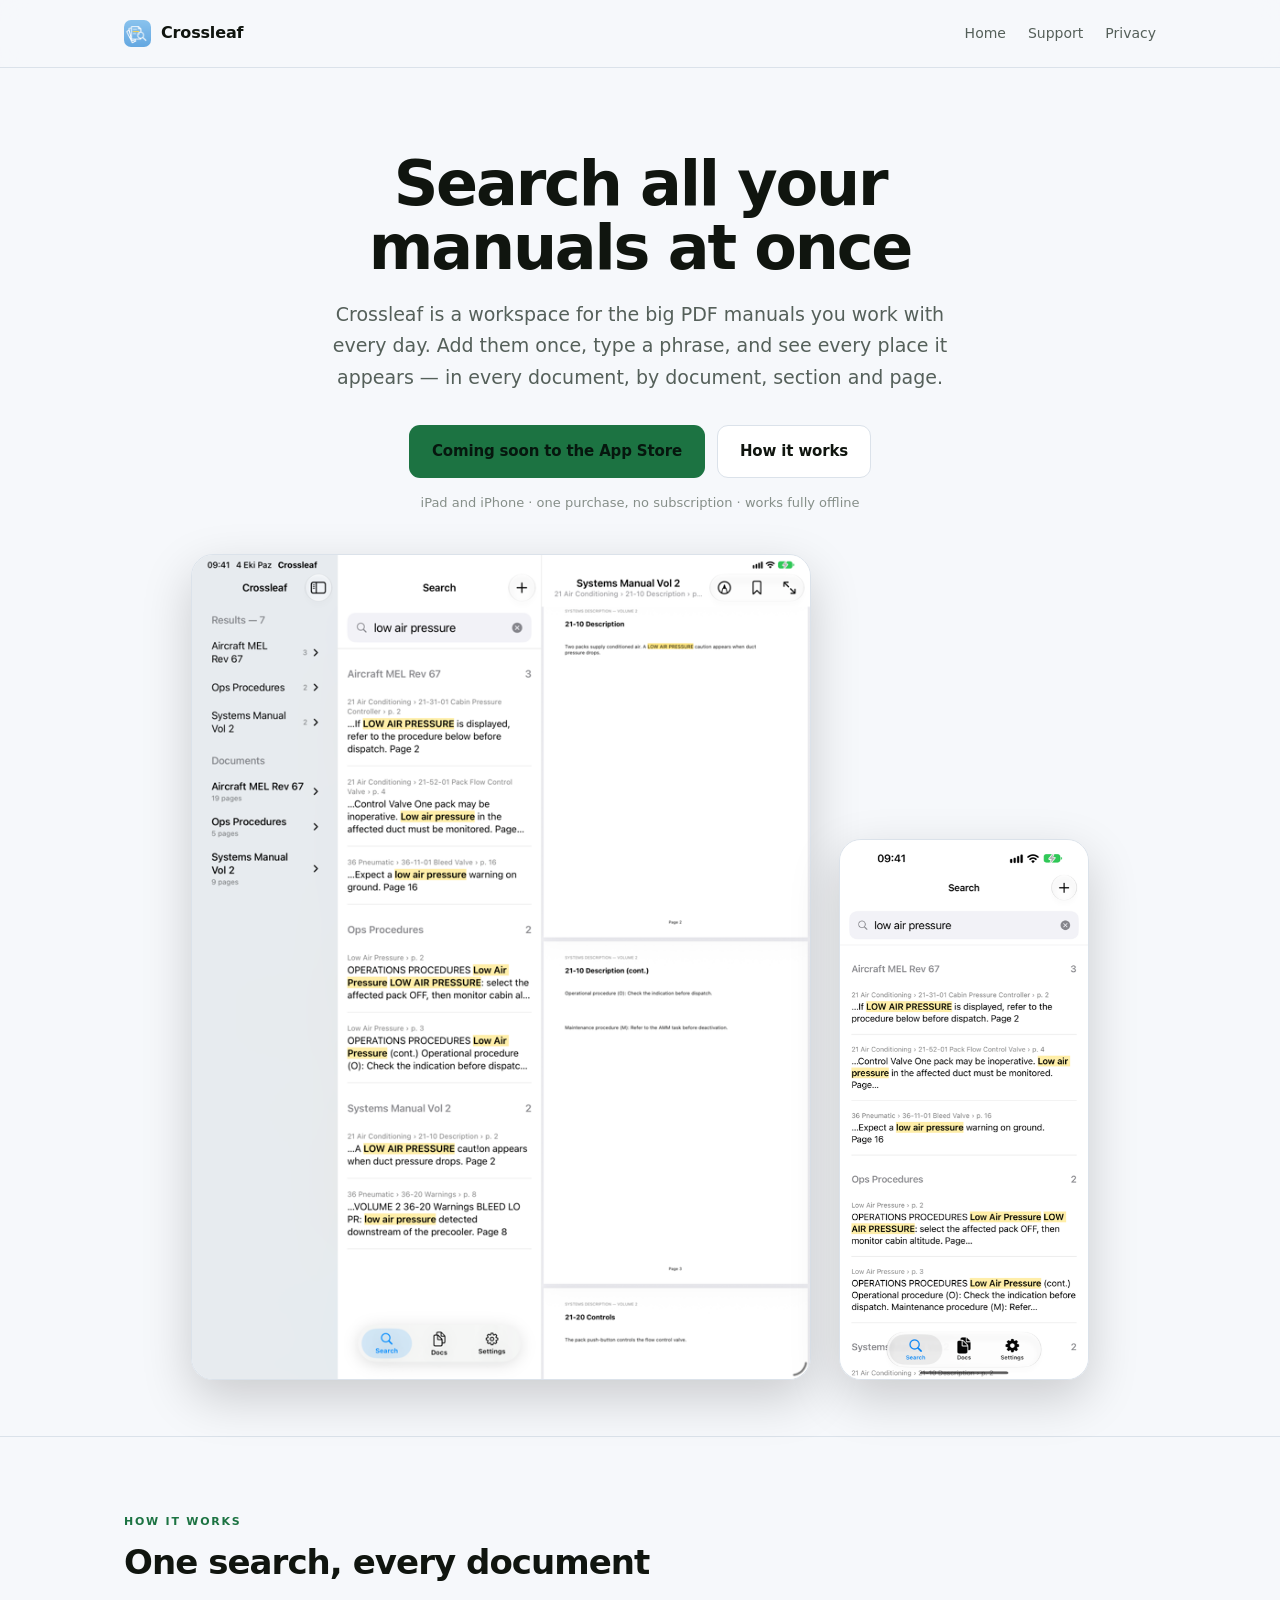
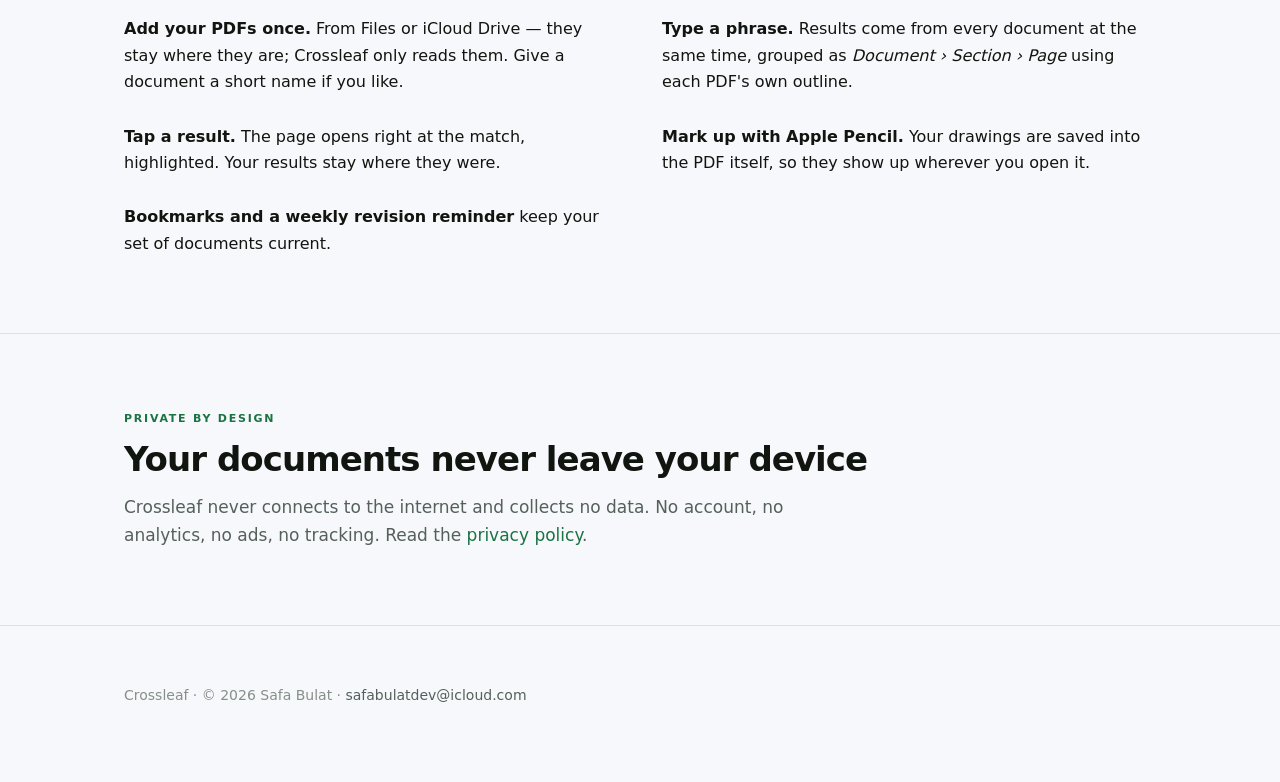
==== index.html @ 9addd392 "Crossleaf site: ana sayfa, destek, gizlilik" ====
<!doctype html>
<html lang="en">
<head>
<meta charset="utf-8">
<meta name="viewport" content="width=device-width, initial-scale=1">
<meta name="darkreader-lock">
<title>Crossleaf — search all your PDF manuals at once</title>
<meta name="description" content="A workspace for big PDF manuals on iPad and iPhone. Search every document at once; results by document, section and page. Fully offline.">
<link rel="icon" href="img/appicon.png">
<link rel="stylesheet" href="style.css">
</head>
<body>

<header>
  <div class="wrap">
    <a class="wordmark" href="./"><img src="img/appicon.png" alt="">Crossleaf</a>
    <nav>
      <a href="./">Home</a>
      <a href="support.html">Support</a>
      <a href="privacy.html">Privacy</a>
    </nav>
  </div>
</header>

<div class="wrap hero">
  <h1>Search all your manuals at once</h1>
  <p class="lede">
    Crossleaf is a workspace for the big PDF manuals you work with every day. Add them once, type a phrase,
    and see every place it appears — in every document, by document, section and page.
  </p>
  <div class="cta">
    <a class="btn btn-primary" href="#">Coming soon to the App Store</a>
    <a class="btn btn-ghost" href="#how">How it works</a>
  </div>
  <p class="cta-note">iPad and iPhone · one purchase, no subscription · works fully offline</p>
</div>

<div class="wrap devices">
  <img class="ipad" src="img/ipad.png" alt="Crossleaf on iPad: documents and result tree on the left, search results in the middle, the matching page highlighted on the right.">
  <img class="iphone" src="img/iphone.png" alt="Crossleaf on iPhone: a search for low air pressure with results grouped by document and section.">
</div>

<section id="how">
  <div class="wrap">
    <p class="eyebrow">How it works</p>
    <h2>One search, every document</h2>
    <ul class="points">
      <li><strong>Add your PDFs once.</strong> From Files or iCloud Drive — they stay where they are; Crossleaf only reads them. Give a document a short name if you like.</li>
      <li><strong>Type a phrase.</strong> Results come from every document at the same time, grouped as <em>Document › Section › Page</em> using each PDF's own outline.</li>
      <li><strong>Tap a result.</strong> The page opens right at the match, highlighted. Your results stay where they were.</li>
      <li><strong>Mark up with Apple Pencil.</strong> Your drawings are saved into the PDF itself, so they show up wherever you open it.</li>
      <li><strong>Bookmarks and a weekly revision reminder</strong> keep your set of documents current.</li>
    </ul>
  </div>
</section>

<section id="private">
  <div class="wrap">
    <p class="eyebrow">Private by design</p>
    <h2>Your documents never leave your device</h2>
    <p>Crossleaf never connects to the internet and collects no data. No account, no analytics, no ads, no tracking. Read the <a href="privacy.html">privacy policy</a>.</p>
  </div>
</section>

<footer>
  <div class="wrap">
    <p>Crossleaf · © 2026 Safa Bulat · <a href="mailto:safabulatdev@icloud.com">safabulatdev@icloud.com</a></p>
  </div>
</footer>

</body>
</html>
---- style.css ----
/* Kick Kick — landing page.
   Brand: pitch green + chalk white, the same two colours as the app icon. Dark first, light supported;
   both are real designs, not one inverted. No framework, no build step, no external requests at all —
   the whole site is three HTML files, this stylesheet and six images, so it drops on any host and works
   straight off a disk. */

:root {
    --pitch:      #4f94d6;
    --pitch-dim:  #3b78b5;
    --bg:         #0f1318;
    --bg-raise:   #171c23;
    --bg-sink:    #0a0d11;
    --line:       #252c36;
    --ink:        #eef2ef;
    --ink-soft:   #9aa39d;
    --ink-faint:  #676f6a;
    --radius:     14px;
    --page:       1080px;
}

@media (prefers-color-scheme: light) {
    :root {
        --bg:        #f6f8fb;
        --bg-raise:  #ffffff;
        --bg-sink:   #e9eef4;
        --line:      #dbe2ea;
        --ink:       #10150f;
        --ink-soft:  #55605a;
        --ink-faint: #868f89;
        --pitch:     #1c7342;
        --pitch-dim: #135530;
    }
}

* { box-sizing: border-box; }
html { -webkit-text-size-adjust: 100%; }

body {
    margin: 0;
    background: var(--bg);
    color: var(--ink);
    font: 16px/1.65 -apple-system, BlinkMacSystemFont, "Segoe UI", Inter, system-ui, sans-serif;
    -webkit-font-smoothing: antialiased;
}

a { color: var(--pitch); text-decoration: none; }
a:hover { text-decoration: underline; }

.wrap { max-width: var(--page); margin: 0 auto; padding: 0 24px; }

/* ── header ─────────────────────────────────────────────────────────────── */
header {
    padding: 20px 0;
    border-bottom: 1px solid var(--line);
    position: sticky; top: 0;
    background: color-mix(in srgb, var(--bg) 88%, transparent);
    backdrop-filter: saturate(160%) blur(12px);
    z-index: 10;
}
header .wrap { display: flex; align-items: center; gap: 12px; }
.wordmark { display: flex; align-items: center; gap: 10px; font-weight: 650; letter-spacing: -0.01em; color: var(--ink); }
.wordmark:hover { text-decoration: none; }
.wordmark img { width: 27px; height: 27px; border-radius: 7px; flex: none; }
header nav { margin-left: auto; display: flex; gap: 22px; font-size: 14px; }
header nav a { color: var(--ink-soft); }
header nav a:hover { color: var(--ink); text-decoration: none; }

/* ── hero ───────────────────────────────────────────────────────────────── */
.hero { padding: 84px 0 20px; text-align: center; }
.hero h1 {
    margin: 0 auto 18px;
    max-width: 16ch;
    font-size: clamp(34px, 6.4vw, 62px);
    line-height: 1.04;
    letter-spacing: -0.035em;
    font-weight: 700;
}
.hero h1 em { font-style: normal; color: var(--pitch); }
.lede { margin: 0 auto; max-width: 55ch; font-size: clamp(16px, 2.1vw, 19px); color: var(--ink-soft); }

.cta { margin-top: 32px; display: flex; gap: 12px; justify-content: center; flex-wrap: wrap; }
.btn {
    display: inline-flex; align-items: center; gap: 9px;
    padding: 13px 22px; border-radius: 11px;
    font-size: 15px; font-weight: 600; letter-spacing: -0.01em;
    border: 1px solid transparent;
}
.btn-primary { background: var(--pitch); color: #06170e; }
.btn-primary:hover { background: var(--pitch-dim); text-decoration: none; }
.btn-ghost { border-color: var(--line); color: var(--ink); background: var(--bg-raise); }
.btn-ghost:hover { border-color: var(--ink-faint); text-decoration: none; }

/* Not-yet-shipping state. Dimming the whole button was unreadable — this keeps full contrast and says
   what it means instead. */
.btn-soon {
    background: color-mix(in srgb, var(--pitch) 14%, transparent);
    border-color: color-mix(in srgb, var(--pitch) 45%, transparent);
    color: var(--pitch);
    pointer-events: none;
}
.btn-soon::before {
    content: ""; width: 7px; height: 7px; border-radius: 50%;
    background: var(--pitch); flex: none;
}
.cta-note { margin-top: 14px; font-size: 13px; color: var(--ink-faint); }

/* The shot is the whole screen, because the whole screen is the game. */
.stage { margin: 46px auto 0; max-width: 1000px; }
.shot {
    width: 100%; height: auto; display: block;
    border-radius: var(--radius);
    border: 1px solid var(--line);
    box-shadow: 0 24px 50px -20px rgba(0,0,0,.55);
}
.stage figcaption { margin-top: 20px; font-size: 13px; color: var(--ink-faint); }
figure { margin: 0; }

/* ── the machine ────────────────────────────────────────────────────────── */
/* A MacBook drawn in CSS rather than shipped as an image. These screenshots are of a whole desktop,
   and a whole desktop floating in a plain rectangle reads as a wallpaper until there is a laptop
   around it. Drawing it keeps the page's no-external-requests rule, costs no bytes, scales with the
   image and needs no second asset for dark mode. The two dimensions that matter are set as custom
   properties so the same markup works at hero size and at half width. */
.mac { margin: 0 auto; --bezel: 13px; --radius-lid: 17px; }
.mac-lid {
    background: linear-gradient(#4a4b4f, #232427 42%, #1b1c1f);
    padding: var(--bezel);
    padding-bottom: calc(var(--bezel) * 1.45);
    border-radius: var(--radius-lid) var(--radius-lid) 5px 5px;
    box-shadow: 0 28px 56px -26px rgba(0,0,0,.62), inset 0 0 0 1px rgba(255,255,255,.10);
}
.mac-lid .shot { border: 0; box-shadow: none; border-radius: 3px; }
/* The base is a little wider than the lid, which is most of what makes the silhouette read as a
   laptop at a glance. Held to 4% so it can never push the page into a horizontal scroll. */
.mac-base {
    width: 104%; margin-left: -2%;
    height: calc(var(--bezel) * 1.2);
    /* Hard stops rather than a smooth blend: the top face catching the light, then the front edge
       rolling away from it, is what gives the slab any thickness at this size. */
    background: linear-gradient(#e4e7ea 0 16%, #bcc2c8 16% 52%, #8d9399 52%, #6d7379);
    border-radius: 0 0 calc(var(--radius-lid) * 0.62) calc(var(--radius-lid) * 0.62);
    box-shadow: 0 16px 26px -14px rgba(0,0,0,.5);
    position: relative;
}
/* The thumb cutout on the front lip. */
.mac-base::after {
    content: ""; position: absolute; top: 0; left: 50%; transform: translateX(-50%);
    width: 13%; height: 44%;
    background: rgba(0,0,0,.17);
    border-radius: 0 0 7px 7px;
}
.feature .mac { --bezel: 8px; --radius-lid: 11px; }

/* ── sections ───────────────────────────────────────────────────────────── */
section { padding: 76px 0; border-top: 1px solid var(--line); }
.eyebrow {
    margin: 0 0 12px; font-size: 11px; font-weight: 700;
    letter-spacing: .16em; text-transform: uppercase; color: var(--pitch);
}
h2 { margin: 0 0 14px; font-size: clamp(25px, 3.6vw, 34px); line-height: 1.15; letter-spacing: -0.028em; font-weight: 680; }
h2 + p { margin: 0; max-width: 62ch; color: var(--ink-soft); font-size: 17px; }

.feature { display: grid; grid-template-columns: 1fr 1fr; gap: 52px; align-items: center; }
.feature .shot { max-width: 100%; }
.feature-text p { color: var(--ink-soft); }

/* ── lists ──────────────────────────────────────────────────────────────── */
.points { margin: 34px 0 0; padding: 0; list-style: none; display: grid; grid-template-columns: repeat(2, 1fr); gap: 28px 44px; }
.points h3 { margin: 0 0 5px; font-size: 16px; letter-spacing: -0.012em; }
.points p { margin: 0; color: var(--ink-soft); font-size: 15px; }

/* A slice of the real menu bar rather than a tight crop around one icon: the point is that the toy
   sits in the row you already have, next to everything else, so the row has to be visible. Trimmed on
   the left, because the empty stretch out there was showing nothing, and centred so it sits over the
   middle of the two columns beneath it rather than hanging off the left edge. */
.menubar-shot {
    display: block; width: 100%; max-width: 520px; height: auto; margin: 26px auto 0;
    border-radius: 8px; border: 1px solid var(--line);
}

/* ── price ──────────────────────────────────────────────────────────────── */
.price-card {
    margin: 30px 0 0; padding: 30px 32px;
    background: var(--bg-raise); border: 1px solid var(--line); border-radius: var(--radius);
    max-width: 560px;
}
.price-tag { display: flex; align-items: baseline; gap: 10px; }
.price-tag .amount { font-size: 42px; font-weight: 700; letter-spacing: -0.04em; line-height: 1; }
.price-tag .once { color: var(--ink-faint); font-size: 14px; }
.price-card ul { margin: 20px 0 0; padding-left: 20px; }
.price-card li { color: var(--ink-soft); font-size: 15px; margin: 6px 0; }

kbd {
    display: inline-block; padding: 1px 6px; margin: 0 1px;
    border: 1px solid var(--line); border-bottom-width: 2px; border-radius: 5px;
    background: var(--bg-sink); font: 600 11.5px/1.7 ui-monospace, SFMono-Regular, Menlo, monospace;
    color: var(--ink-soft);
}

details { padding: 18px 0; border-bottom: 1px solid var(--line); }
details summary { cursor: pointer; font-weight: 600; font-size: 16.5px; letter-spacing: -0.012em; }
details summary::marker { color: var(--pitch); }
details p { margin: 10px 0 0; color: var(--ink-soft); }

/* ── footer ─────────────────────────────────────────────────────────────── */
footer { padding: 44px 0 60px; border-top: 1px solid var(--line); color: var(--ink-faint); font-size: 14px; }
footer .wrap { display: flex; gap: 24px; flex-wrap: wrap; align-items: center; }
footer nav { margin-left: auto; display: flex; gap: 20px; }
footer a { color: var(--ink-soft); }

/* ── prose pages (privacy, support) ─────────────────────────────────────── */
.prose { max-width: 66ch; padding: 62px 0 90px; }
.prose h1 { font-size: clamp(28px, 4.4vw, 40px); letter-spacing: -0.03em; margin: 0 0 8px; }
.prose .updated { margin: 0 0 34px; color: var(--ink-faint); font-size: 14px; }
.prose h2 { font-size: 20px; margin: 38px 0 10px; }
.prose p, .prose li { color: var(--ink-soft); }
.prose strong { color: var(--ink); }
.prose ul { padding-left: 20px; }

@media (max-width: 760px) {
    .feature, .points { grid-template-columns: 1fr; }
    .feature { gap: 30px; }
    section { padding: 56px 0; }
    .hero { padding: 58px 0 16px; }
    header nav { display: none; }
}

/* Crossleaf: cihaz görselleri */
.devices { display: flex; gap: 28px; justify-content: center; align-items: flex-end; flex-wrap: wrap; margin: 8px auto 56px; }
.devices img { border-radius: 22px; border: 1px solid var(--line); box-shadow: 0 18px 50px rgba(0,0,0,.18); height: auto; }
.devices .ipad { width: min(620px, 92vw); }
.devices .iphone { width: min(250px, 60vw); }
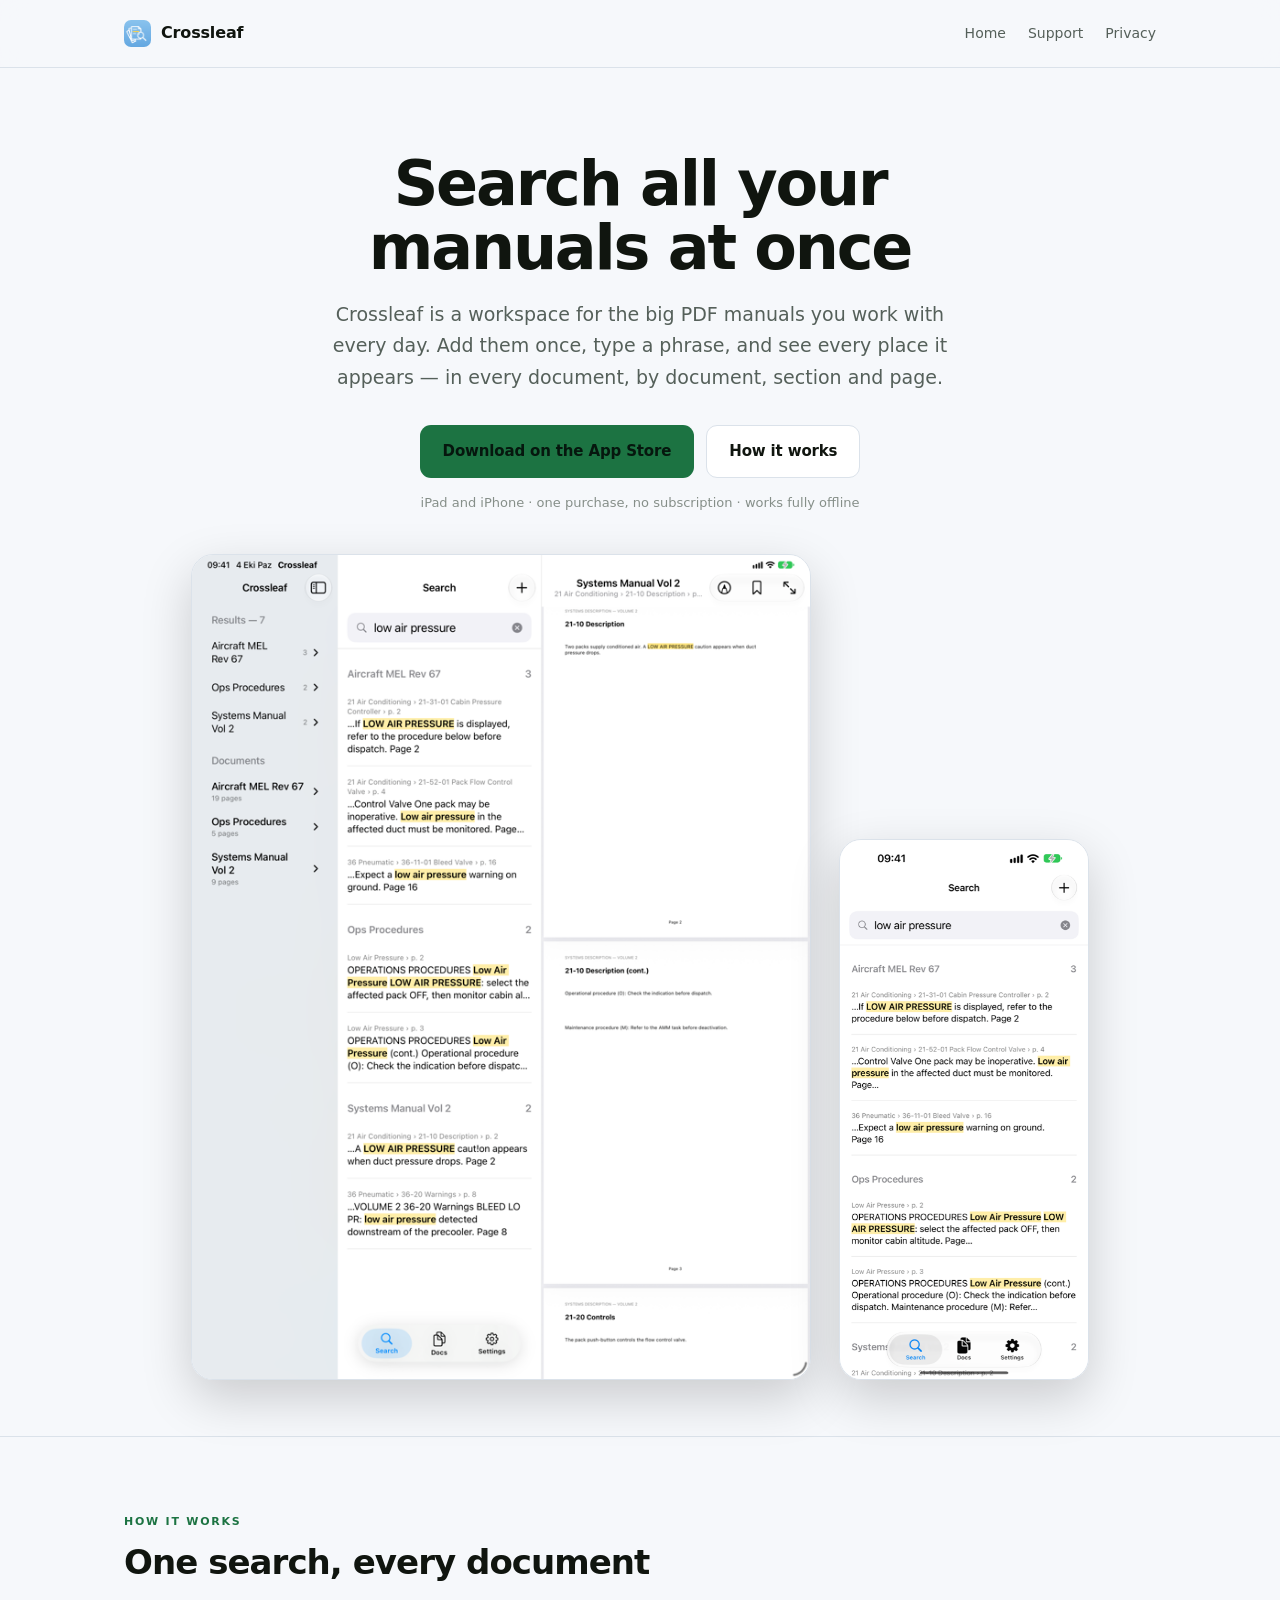
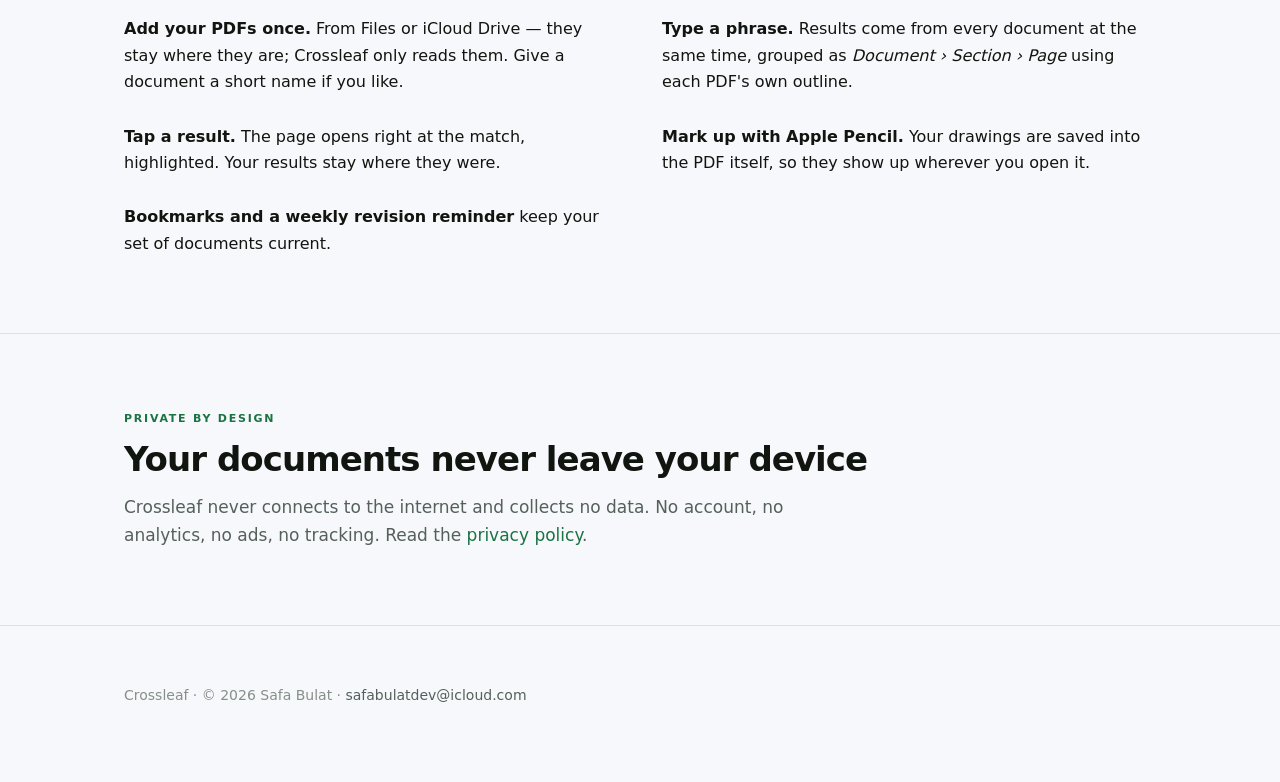
==== commit 9429bb30: "Site: kaynaktan eşitlendi (3c9a43f)" ====
--- a/index.html
+++ b/index.html
@@ -29,7 +29,7 @@
     and see every place it appears — in every document, by document, section and page.
   </p>
   <div class="cta">
-    <a class="btn btn-primary" href="#">Coming soon to the App Store</a>
+    <a class="btn btn-primary" href="https://apps.apple.com/app/id6819022919">Download on the App Store</a>
     <a class="btn btn-ghost" href="#how">How it works</a>
   </div>
   <p class="cta-note">iPad and iPhone · one purchase, no subscription · works fully offline</p>
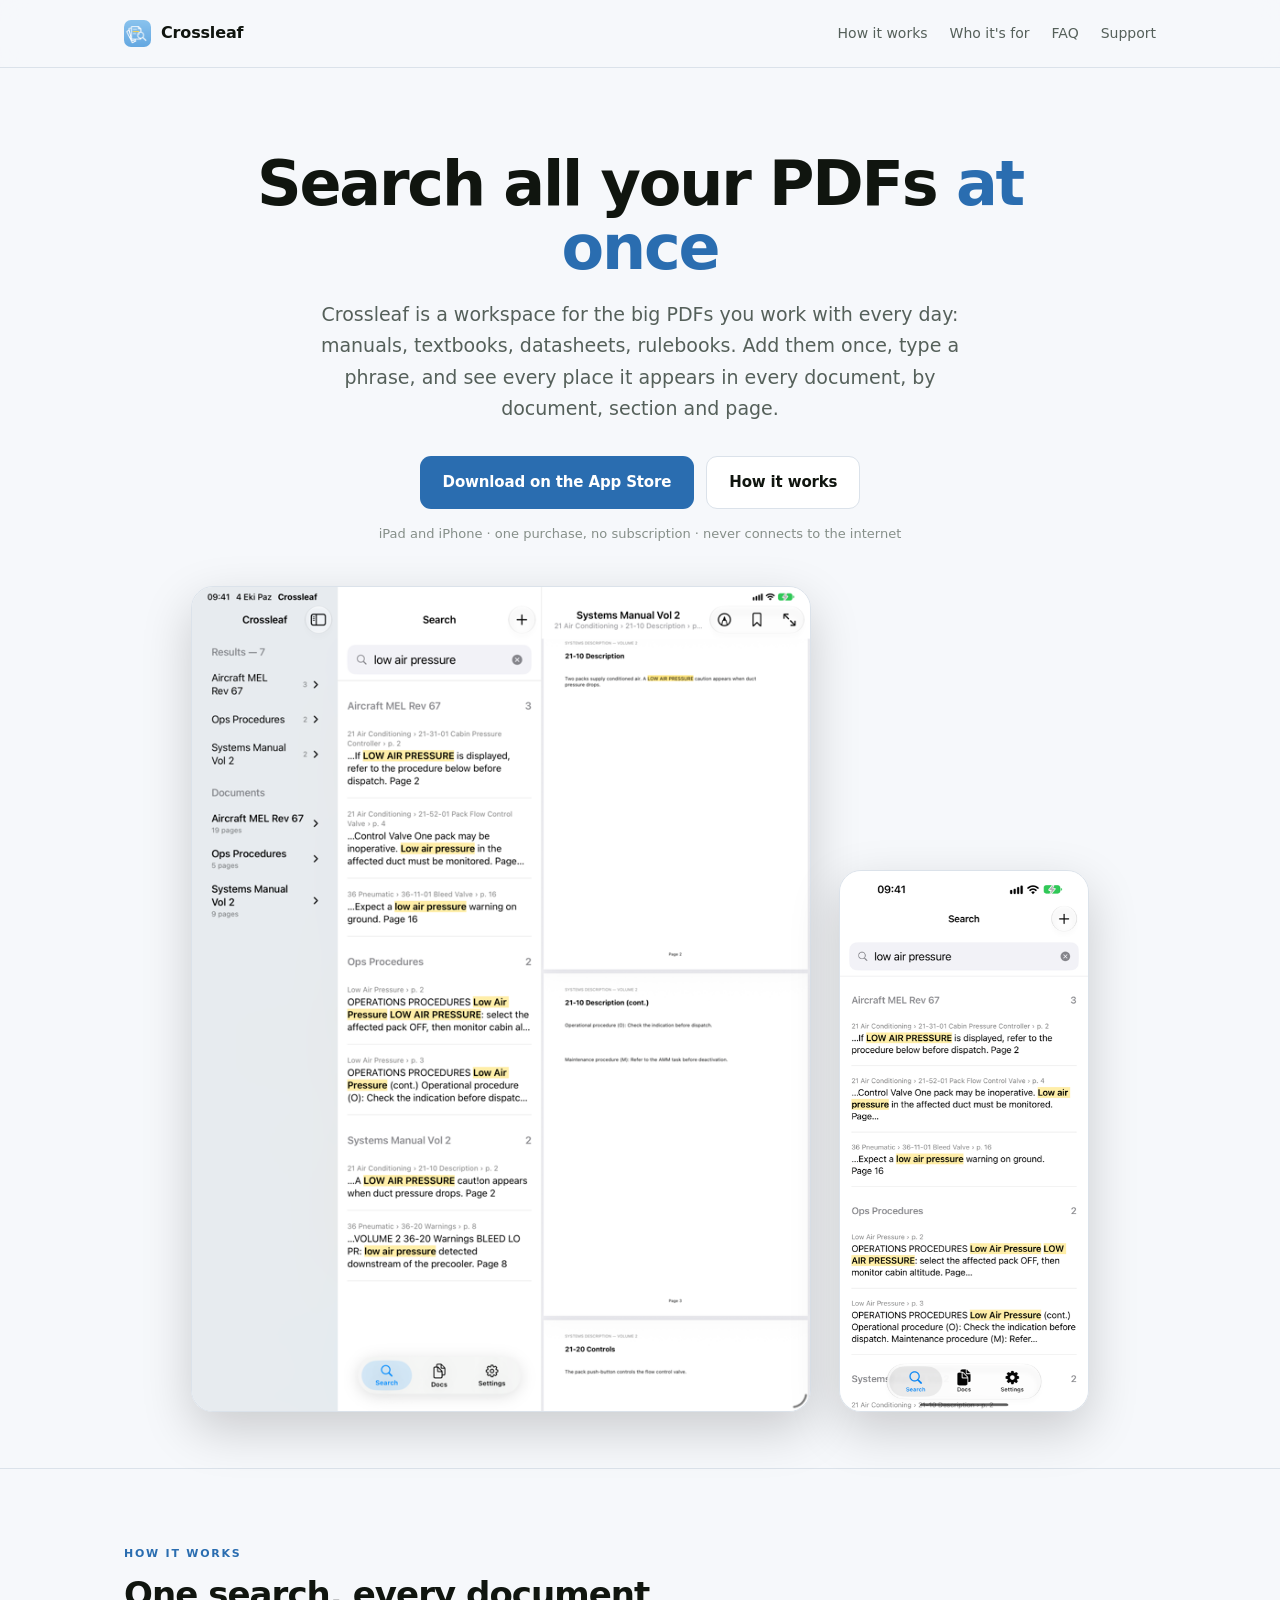
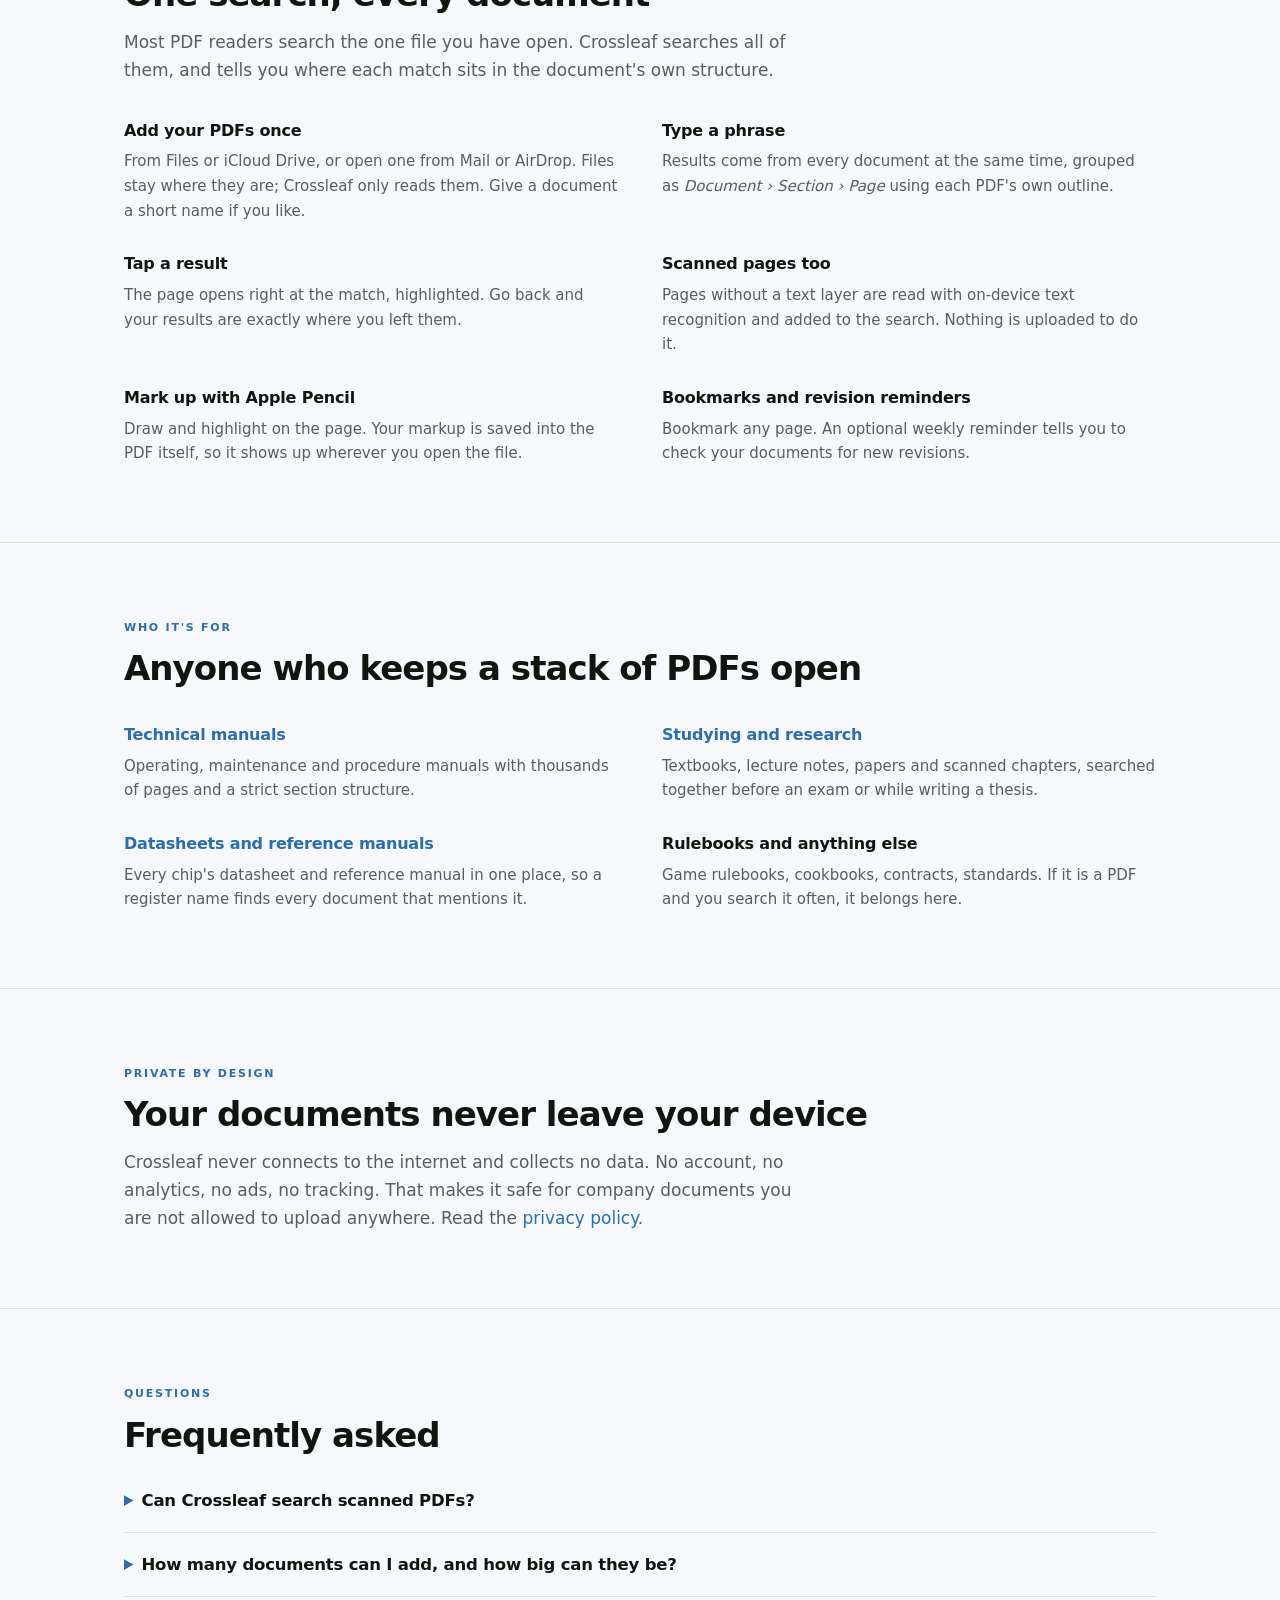
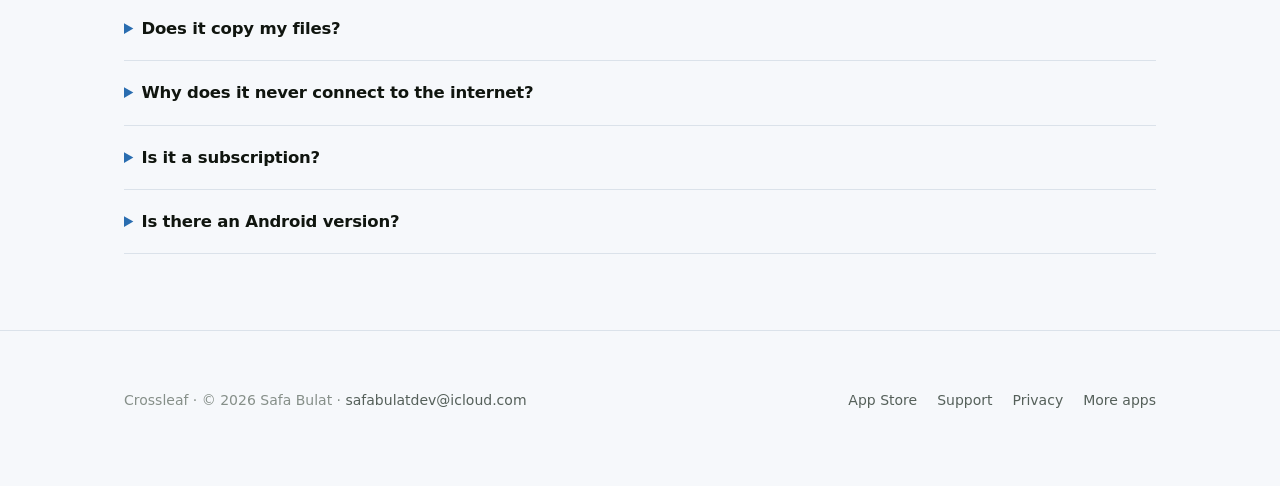
==== commit cf666127: "Site: kaynaktan eşitlendi (b8fbeb7)" ====
--- a/index.html
+++ b/index.html
@@ -4,10 +4,36 @@
 <meta charset="utf-8">
 <meta name="viewport" content="width=device-width, initial-scale=1">
 <meta name="darkreader-lock">
-<title>Crossleaf — search all your PDF manuals at once</title>
-<meta name="description" content="A workspace for big PDF manuals on iPad and iPhone. Search every document at once; results by document, section and page. Fully offline.">
+<title>Crossleaf — search all your PDFs at once, offline</title>
+<meta name="description" content="Search every PDF manual, textbook and datasheet at once on iPad and iPhone. Results by document, section and page. Reads scanned pages too. Fully offline.">
+<link rel="canonical" href="https://safabulat.github.io/crossleaf-site/">
+<meta name="apple-itunes-app" content="app-id=6819022919">
+<meta property="og:type" content="website">
+<meta property="og:url" content="https://safabulat.github.io/crossleaf-site/">
+<meta property="og:title" content="Crossleaf — search all your PDFs at once">
+<meta property="og:description" content="One search across every PDF you work with. Results by document, section and page. Scanned pages too. Never connects to the internet.">
+<meta property="og:image" content="https://safabulat.github.io/crossleaf-site/img/og.png">
+<meta property="og:image:width" content="1200">
+<meta property="og:image:height" content="630">
+<meta name="twitter:card" content="summary_large_image">
 <link rel="icon" href="img/appicon.png">
+<link rel="apple-touch-icon" href="img/appicon.png">
 <link rel="stylesheet" href="style.css">
+<script type="application/ld+json">
+{
+  "@context": "https://schema.org",
+  "@type": "SoftwareApplication",
+  "name": "Crossleaf",
+  "applicationCategory": "BusinessApplication",
+  "operatingSystem": "iOS 17, iPadOS 17",
+  "description": "A workspace for large PDF documents on iPad and iPhone. Searches every document at once and shows each match by document, section and page. Reads scanned pages with on-device text recognition. Never connects to the internet.",
+  "url": "https://safabulat.github.io/crossleaf-site/",
+  "downloadUrl": "https://apps.apple.com/app/id6819022919",
+  "image": "https://safabulat.github.io/crossleaf-site/img/og.png",
+  "offers": { "@type": "Offer", "price": "4.99", "priceCurrency": "USD" },
+  "author": { "@type": "Person", "name": "Safa Bulat", "url": "https://safabulat.github.io/" }
+}
+</script>
 </head>
 <body>
 
@@ -15,41 +41,58 @@
   <div class="wrap">
     <a class="wordmark" href="./"><img src="img/appicon.png" alt="">Crossleaf</a>
     <nav>
-      <a href="./">Home</a>
+      <a href="#how">How it works</a>
+      <a href="#for">Who it's for</a>
+      <a href="#faq">FAQ</a>
       <a href="support.html">Support</a>
-      <a href="privacy.html">Privacy</a>
     </nav>
   </div>
 </header>
 
+<main>
 <div class="wrap hero">
-  <h1>Search all your manuals at once</h1>
+  <h1>Search all your PDFs <em>at once</em></h1>
   <p class="lede">
-    Crossleaf is a workspace for the big PDF manuals you work with every day. Add them once, type a phrase,
-    and see every place it appears — in every document, by document, section and page.
+    Crossleaf is a workspace for the big PDFs you work with every day: manuals, textbooks, datasheets, rulebooks.
+    Add them once, type a phrase, and see every place it appears in every document, by document, section and page.
   </p>
   <div class="cta">
-    <a class="btn btn-primary" href="https://apps.apple.com/app/id6819022919">Download on the App Store</a>
+    <a class="btn btn-primary" href="https://apps.apple.com/app/id6819022919?ct=site-hero">Download on the App Store</a>
     <a class="btn btn-ghost" href="#how">How it works</a>
   </div>
-  <p class="cta-note">iPad and iPhone · one purchase, no subscription · works fully offline</p>
+  <p class="cta-note">iPad and iPhone · one purchase, no subscription · never connects to the internet</p>
 </div>
 
 <div class="wrap devices">
-  <img class="ipad" src="img/ipad.png" alt="Crossleaf on iPad: documents and result tree on the left, search results in the middle, the matching page highlighted on the right.">
-  <img class="iphone" src="img/iphone.png" alt="Crossleaf on iPhone: a search for low air pressure with results grouped by document and section.">
+  <img class="ipad" src="img/ipad.png" width="675" height="900" alt="Crossleaf on iPad: documents and result tree on the left, search results in the middle, the matching page highlighted on the right.">
+  <img class="iphone" src="img/iphone.png" width="414" height="900" alt="Crossleaf on iPhone: a search for low air pressure with results grouped by document and section.">
 </div>
 
 <section id="how">
   <div class="wrap">
     <p class="eyebrow">How it works</p>
     <h2>One search, every document</h2>
+    <p>Most PDF readers search the one file you have open. Crossleaf searches all of them, and tells you where each match sits in the document's own structure.</p>
     <ul class="points">
-      <li><strong>Add your PDFs once.</strong> From Files or iCloud Drive — they stay where they are; Crossleaf only reads them. Give a document a short name if you like.</li>
-      <li><strong>Type a phrase.</strong> Results come from every document at the same time, grouped as <em>Document › Section › Page</em> using each PDF's own outline.</li>
-      <li><strong>Tap a result.</strong> The page opens right at the match, highlighted. Your results stay where they were.</li>
-      <li><strong>Mark up with Apple Pencil.</strong> Your drawings are saved into the PDF itself, so they show up wherever you open it.</li>
-      <li><strong>Bookmarks and a weekly revision reminder</strong> keep your set of documents current.</li>
+      <li><h3>Add your PDFs once</h3><p>From Files or iCloud Drive, or open one from Mail or AirDrop. Files stay where they are; Crossleaf only reads them. Give a document a short name if you like.</p></li>
+      <li><h3>Type a phrase</h3><p>Results come from every document at the same time, grouped as <em>Document › Section › Page</em> using each PDF's own outline.</p></li>
+      <li><h3>Tap a result</h3><p>The page opens right at the match, highlighted. Go back and your results are exactly where you left them.</p></li>
+      <li><h3>Scanned pages too</h3><p>Pages without a text layer are read with on-device text recognition and added to the search. Nothing is uploaded to do it.</p></li>
+      <li><h3>Mark up with Apple Pencil</h3><p>Draw and highlight on the page. Your markup is saved into the PDF itself, so it shows up wherever you open the file.</p></li>
+      <li><h3>Bookmarks and revision reminders</h3><p>Bookmark any page. An optional weekly reminder tells you to check your documents for new revisions.</p></li>
+    </ul>
+  </div>
+</section>
+
+<section id="for">
+  <div class="wrap">
+    <p class="eyebrow">Who it's for</p>
+    <h2>Anyone who keeps a stack of PDFs open</h2>
+    <ul class="points">
+      <li><h3><a href="manuals.html">Technical manuals</a></h3><p>Operating, maintenance and procedure manuals with thousands of pages and a strict section structure.</p></li>
+      <li><h3><a href="study.html">Studying and research</a></h3><p>Textbooks, lecture notes, papers and scanned chapters, searched together before an exam or while writing a thesis.</p></li>
+      <li><h3><a href="engineering.html">Datasheets and reference manuals</a></h3><p>Every chip's datasheet and reference manual in one place, so a register name finds every document that mentions it.</p></li>
+      <li><h3>Rulebooks and anything else</h3><p>Game rulebooks, cookbooks, contracts, standards. If it is a PDF and you search it often, it belongs here.</p></li>
     </ul>
   </div>
 </section>
@@ -58,13 +101,39 @@
   <div class="wrap">
     <p class="eyebrow">Private by design</p>
     <h2>Your documents never leave your device</h2>
-    <p>Crossleaf never connects to the internet and collects no data. No account, no analytics, no ads, no tracking. Read the <a href="privacy.html">privacy policy</a>.</p>
+    <p>Crossleaf never connects to the internet and collects no data. No account, no analytics, no ads, no tracking. That makes it safe for company documents you are not allowed to upload anywhere. Read the <a href="privacy.html">privacy policy</a>.</p>
   </div>
 </section>
+
+<section id="faq">
+  <div class="wrap">
+    <p class="eyebrow">Questions</p>
+    <h2>Frequently asked</h2>
+    <details><summary>Can Crossleaf search scanned PDFs?</summary>
+      <p>Yes. Pages without a text layer are read with Apple's on-device text recognition after you add the document, then searched like any other page. Long scans take a while the first time; you can search the rest while it works.</p></details>
+    <details><summary>How many documents can I add, and how big can they be?</summary>
+      <p>There is no set limit. Crossleaf is built for manuals with thousands of pages; the index is stored on your device and searches return in a fraction of a second.</p></details>
+    <details><summary>Does it copy my files?</summary>
+      <p>No. PDFs you add from Files or iCloud Drive stay where they are. If a file changes there, for example a new revision, Crossleaf notices and indexes it again. Removing a document from Crossleaf never deletes your file.</p></details>
+    <details><summary>Why does it never connect to the internet?</summary>
+      <p>Because the documents people search most are often the ones they are not allowed to share: company manuals, contracts, unpublished work. An app that makes no network requests at all cannot leak them.</p></details>
+    <details><summary>Is it a subscription?</summary>
+      <p>No. You buy it once and it is yours, including future updates.</p></details>
+    <details><summary>Is there an Android version?</summary>
+      <p>It is in testing and will be on Google Play soon, with the same features.</p></details>
+  </div>
+</section>
+</main>
 
 <footer>
   <div class="wrap">
     <p>Crossleaf · © 2026 Safa Bulat · <a href="mailto:safabulatdev@icloud.com">safabulatdev@icloud.com</a></p>
+    <nav>
+      <a href="https://apps.apple.com/app/id6819022919?ct=site-footer">App Store</a>
+      <a href="support.html">Support</a>
+      <a href="privacy.html">Privacy</a>
+      <a href="https://safabulat.github.io/">More apps</a>
+    </nav>
   </div>
 </footer>
 
--- a/style.css
+++ b/style.css
@@ -1,4 +1,4 @@
-/* Kick Kick — landing page.
+/* Crossleaf — landing page (Kick Kick'in iskeletinden).
    Brand: pitch green + chalk white, the same two colours as the app icon. Dark first, light supported;
    both are real designs, not one inverted. No framework, no build step, no external requests at all —
    the whole site is three HTML files, this stylesheet and six images, so it drops on any host and works
@@ -27,8 +27,8 @@
         --ink:       #10150f;
         --ink-soft:  #55605a;
         --ink-faint: #868f89;
-        --pitch:     #1c7342;
-        --pitch-dim: #135530;
+        --pitch:     #2a6db0;
+        --pitch-dim: #1f5a94;
     }
 }
 
@@ -69,7 +69,7 @@
 .hero { padding: 84px 0 20px; text-align: center; }
 .hero h1 {
     margin: 0 auto 18px;
-    max-width: 16ch;
+    max-width: 18ch;
     font-size: clamp(34px, 6.4vw, 62px);
     line-height: 1.04;
     letter-spacing: -0.035em;
@@ -209,7 +209,7 @@
 footer a { color: var(--ink-soft); }
 
 /* ── prose pages (privacy, support) ─────────────────────────────────────── */
-.prose { max-width: 66ch; padding: 62px 0 90px; }
+.prose { max-width: 66ch; padding: 62px 24px 90px; }
 .prose h1 { font-size: clamp(28px, 4.4vw, 40px); letter-spacing: -0.03em; margin: 0 0 8px; }
 .prose .updated { margin: 0 0 34px; color: var(--ink-faint); font-size: 14px; }
 .prose h2 { font-size: 20px; margin: 38px 0 10px; }
@@ -230,3 +230,10 @@
 .devices img { border-radius: 22px; border: 1px solid var(--line); box-shadow: 0 18px 50px rgba(0,0,0,.18); height: auto; }
 .devices .ipad { width: min(620px, 92vw); }
 .devices .iphone { width: min(250px, 60vw); }
+
+/* Crossleaf: kullanım alanı sayfaları */
+.prose .cta { justify-content: flex-start; margin: 30px 0 8px; }
+@media (prefers-color-scheme: light) { .btn-primary { color: #fff; } }
+.prose .note { font-size: 14px; color: var(--ink-faint); border-left: 3px solid var(--line); padding-left: 14px; }
+footer nav a { white-space: nowrap; }
+@media (max-width: 760px) { footer nav { margin-left: 0; flex-wrap: wrap; } }
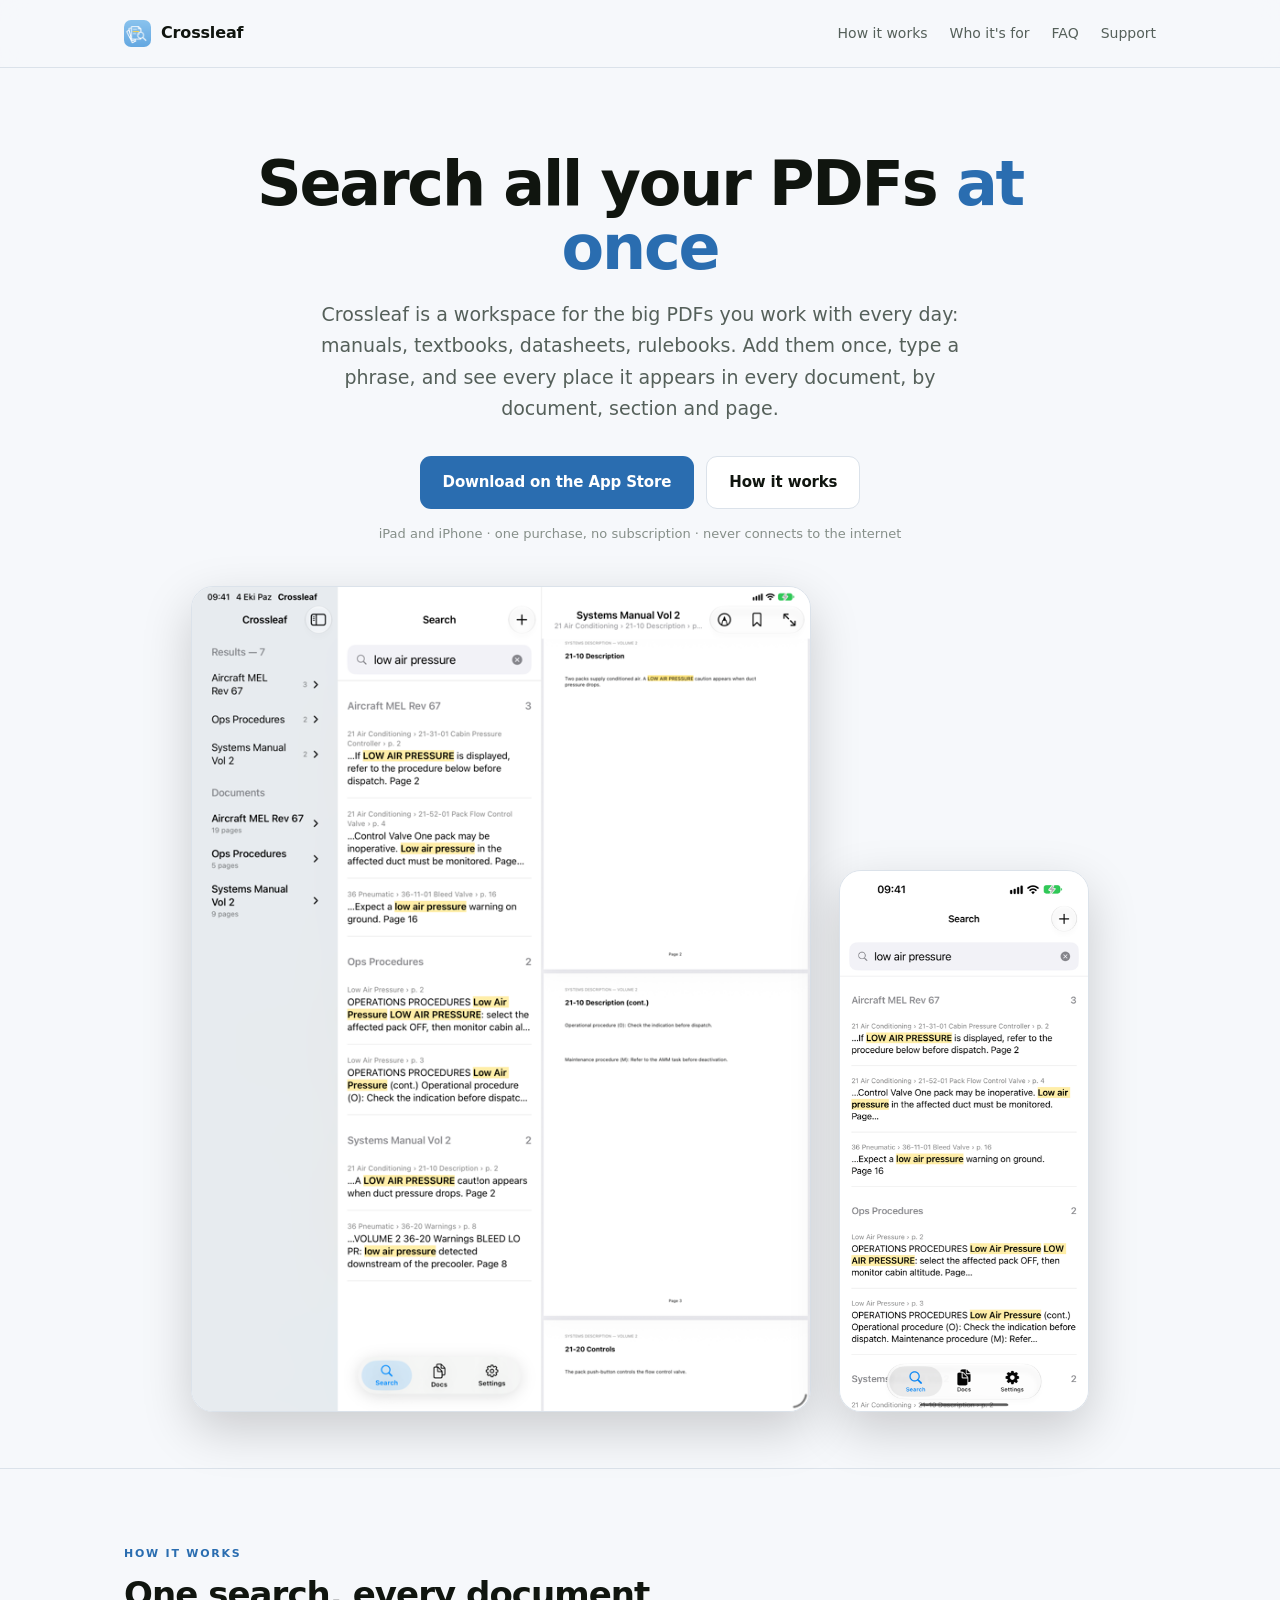
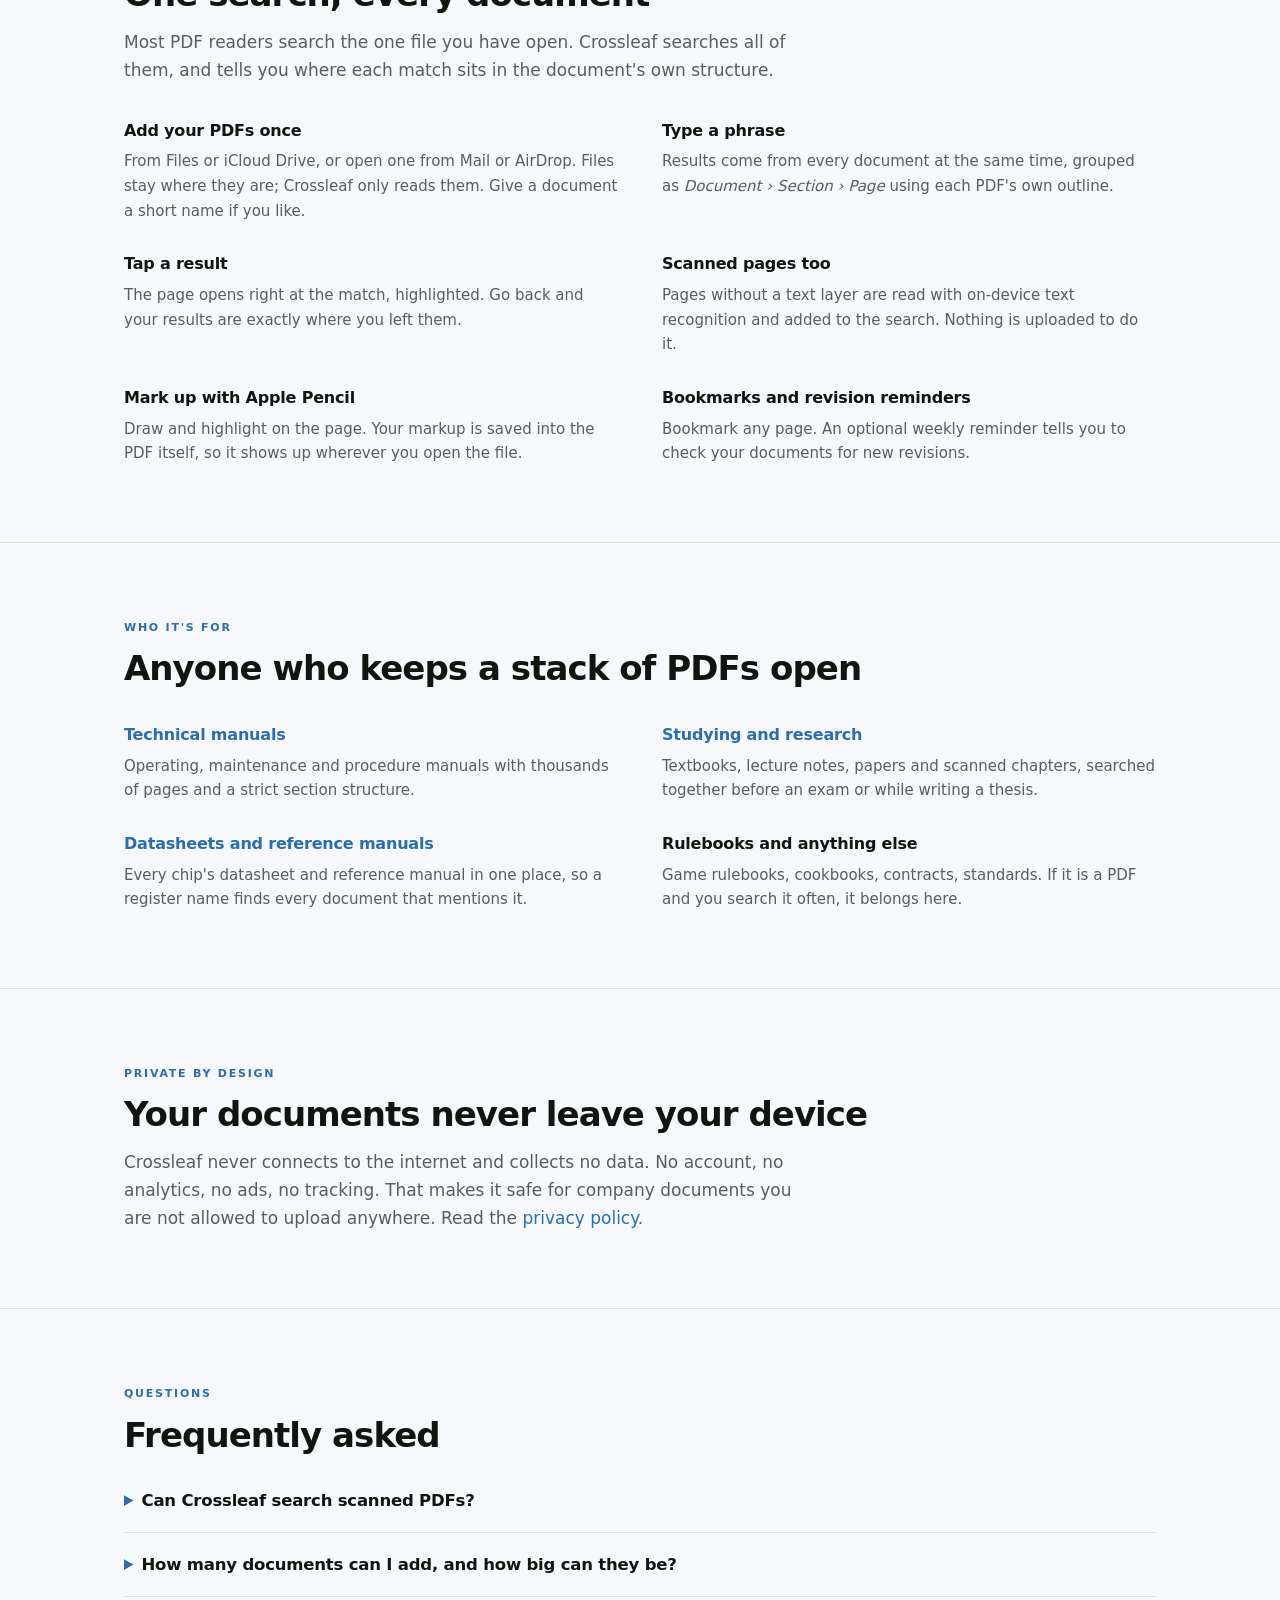
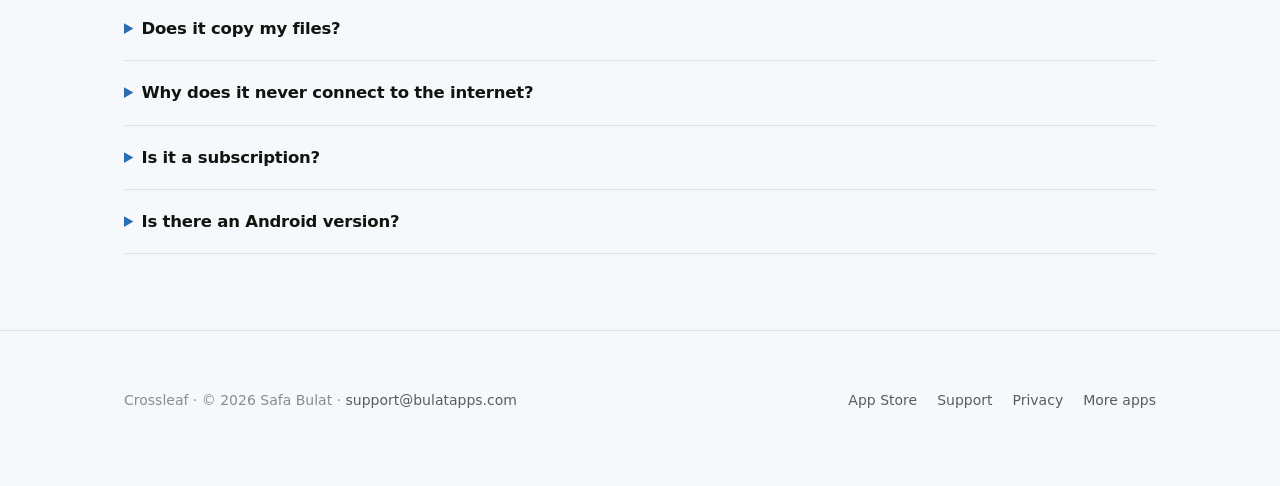
==== commit 6960fe68: "Site: kaynaktan eşitlendi (cf2e241)" ====
--- a/index.html
+++ b/index.html
@@ -6,13 +6,13 @@
 <meta name="darkreader-lock">
 <title>Crossleaf — search all your PDFs at once, offline</title>
 <meta name="description" content="Search every PDF manual, textbook and datasheet at once on iPad and iPhone. Results by document, section and page. Reads scanned pages too. Fully offline.">
-<link rel="canonical" href="https://safabulat.github.io/crossleaf-site/">
+<link rel="canonical" href="https://crossleaf.bulatapps.com/">
 <meta name="apple-itunes-app" content="app-id=6819022919">
 <meta property="og:type" content="website">
-<meta property="og:url" content="https://safabulat.github.io/crossleaf-site/">
+<meta property="og:url" content="https://crossleaf.bulatapps.com/">
 <meta property="og:title" content="Crossleaf — search all your PDFs at once">
 <meta property="og:description" content="One search across every PDF you work with. Results by document, section and page. Scanned pages too. Never connects to the internet.">
-<meta property="og:image" content="https://safabulat.github.io/crossleaf-site/img/og.png">
+<meta property="og:image" content="https://crossleaf.bulatapps.com/img/og.png">
 <meta property="og:image:width" content="1200">
 <meta property="og:image:height" content="630">
 <meta name="twitter:card" content="summary_large_image">
@@ -27,11 +27,11 @@
   "applicationCategory": "BusinessApplication",
   "operatingSystem": "iOS 17, iPadOS 17",
   "description": "A workspace for large PDF documents on iPad and iPhone. Searches every document at once and shows each match by document, section and page. Reads scanned pages with on-device text recognition. Never connects to the internet.",
-  "url": "https://safabulat.github.io/crossleaf-site/",
+  "url": "https://crossleaf.bulatapps.com/",
   "downloadUrl": "https://apps.apple.com/app/id6819022919",
-  "image": "https://safabulat.github.io/crossleaf-site/img/og.png",
+  "image": "https://crossleaf.bulatapps.com/img/og.png",
   "offers": { "@type": "Offer", "price": "4.99", "priceCurrency": "USD" },
-  "author": { "@type": "Person", "name": "Safa Bulat", "url": "https://safabulat.github.io/" }
+  "author": { "@type": "Person", "name": "Safa Bulat", "url": "https://bulatapps.com/" }
 }
 </script>
 </head>
@@ -127,12 +127,12 @@
 
 <footer>
   <div class="wrap">
-    <p>Crossleaf · © 2026 Safa Bulat · <a href="mailto:safabulatdev@icloud.com">safabulatdev@icloud.com</a></p>
+    <p>Crossleaf · © 2026 Safa Bulat · <a href="mailto:support@bulatapps.com">support@bulatapps.com</a></p>
     <nav>
       <a href="https://apps.apple.com/app/id6819022919?ct=site-footer">App Store</a>
       <a href="support.html">Support</a>
       <a href="privacy.html">Privacy</a>
-      <a href="https://safabulat.github.io/">More apps</a>
+      <a href="https://bulatapps.com/">More apps</a>
     </nav>
   </div>
 </footer>
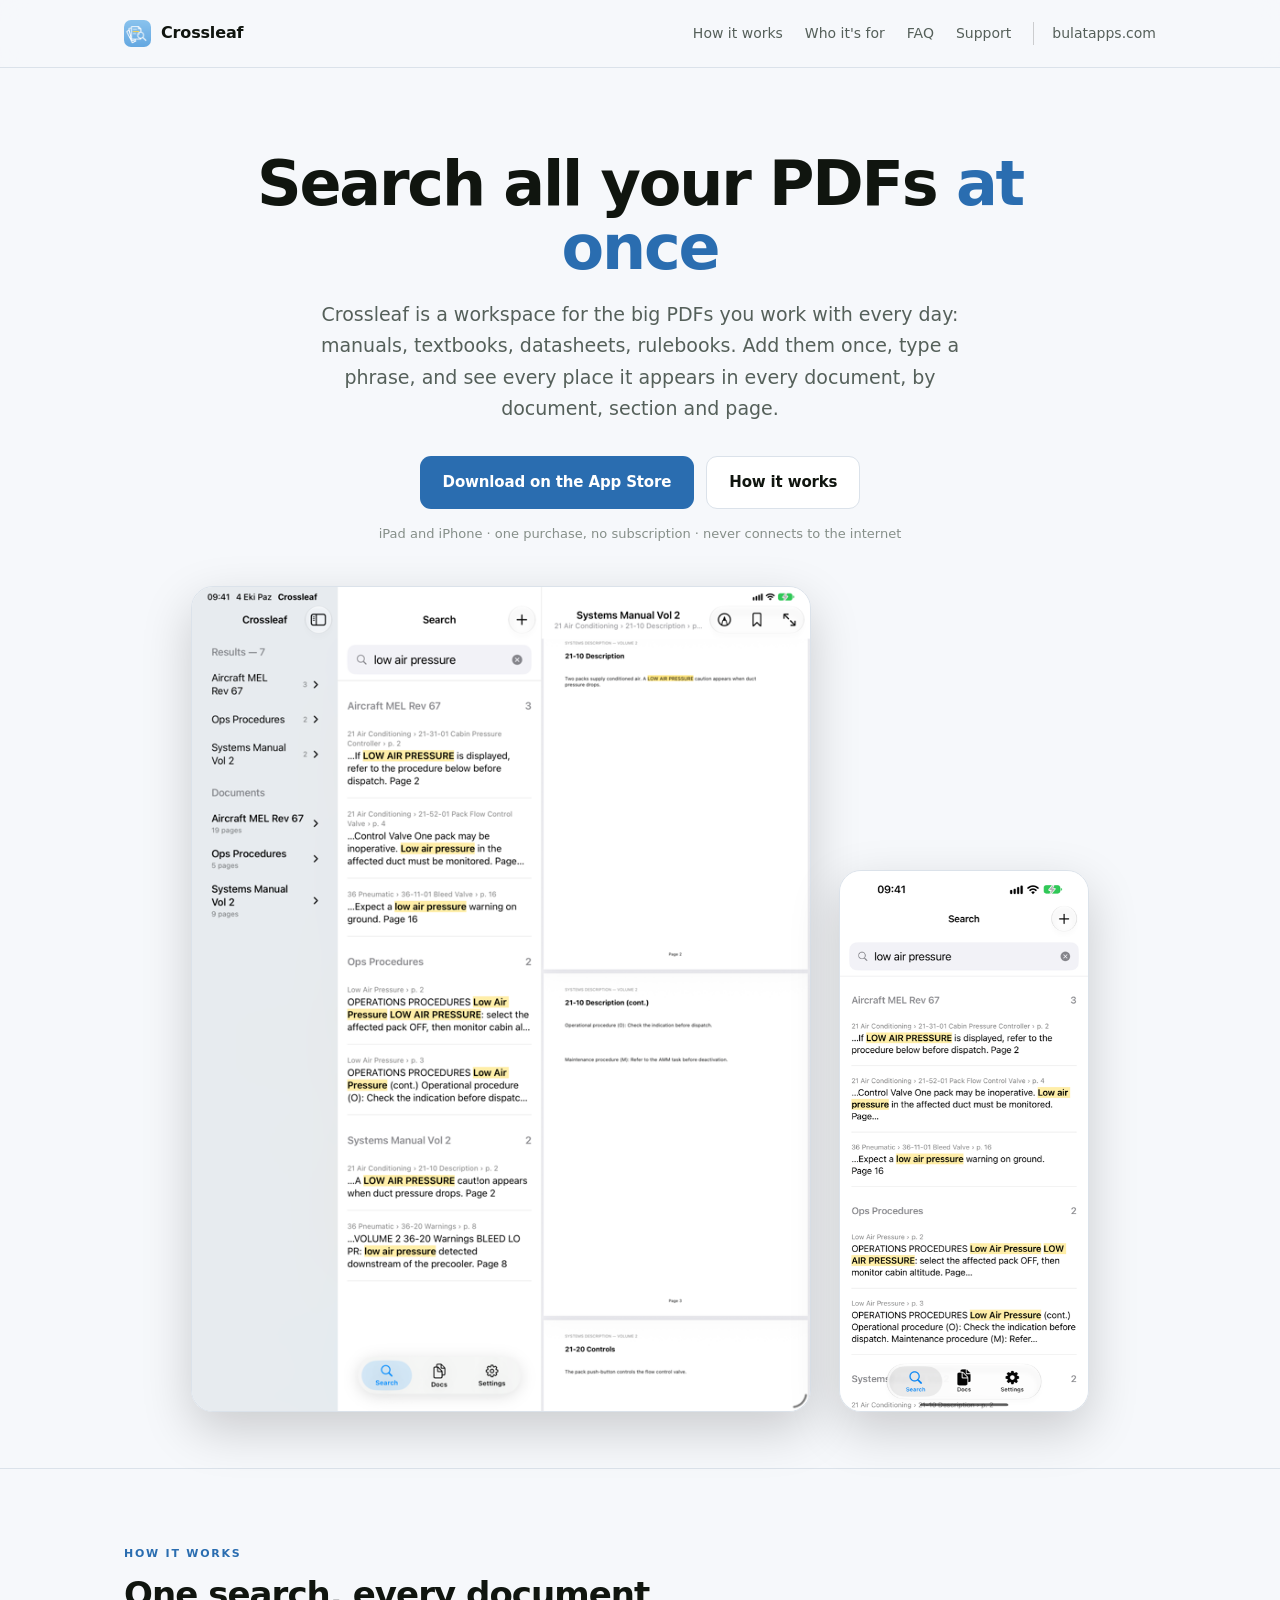
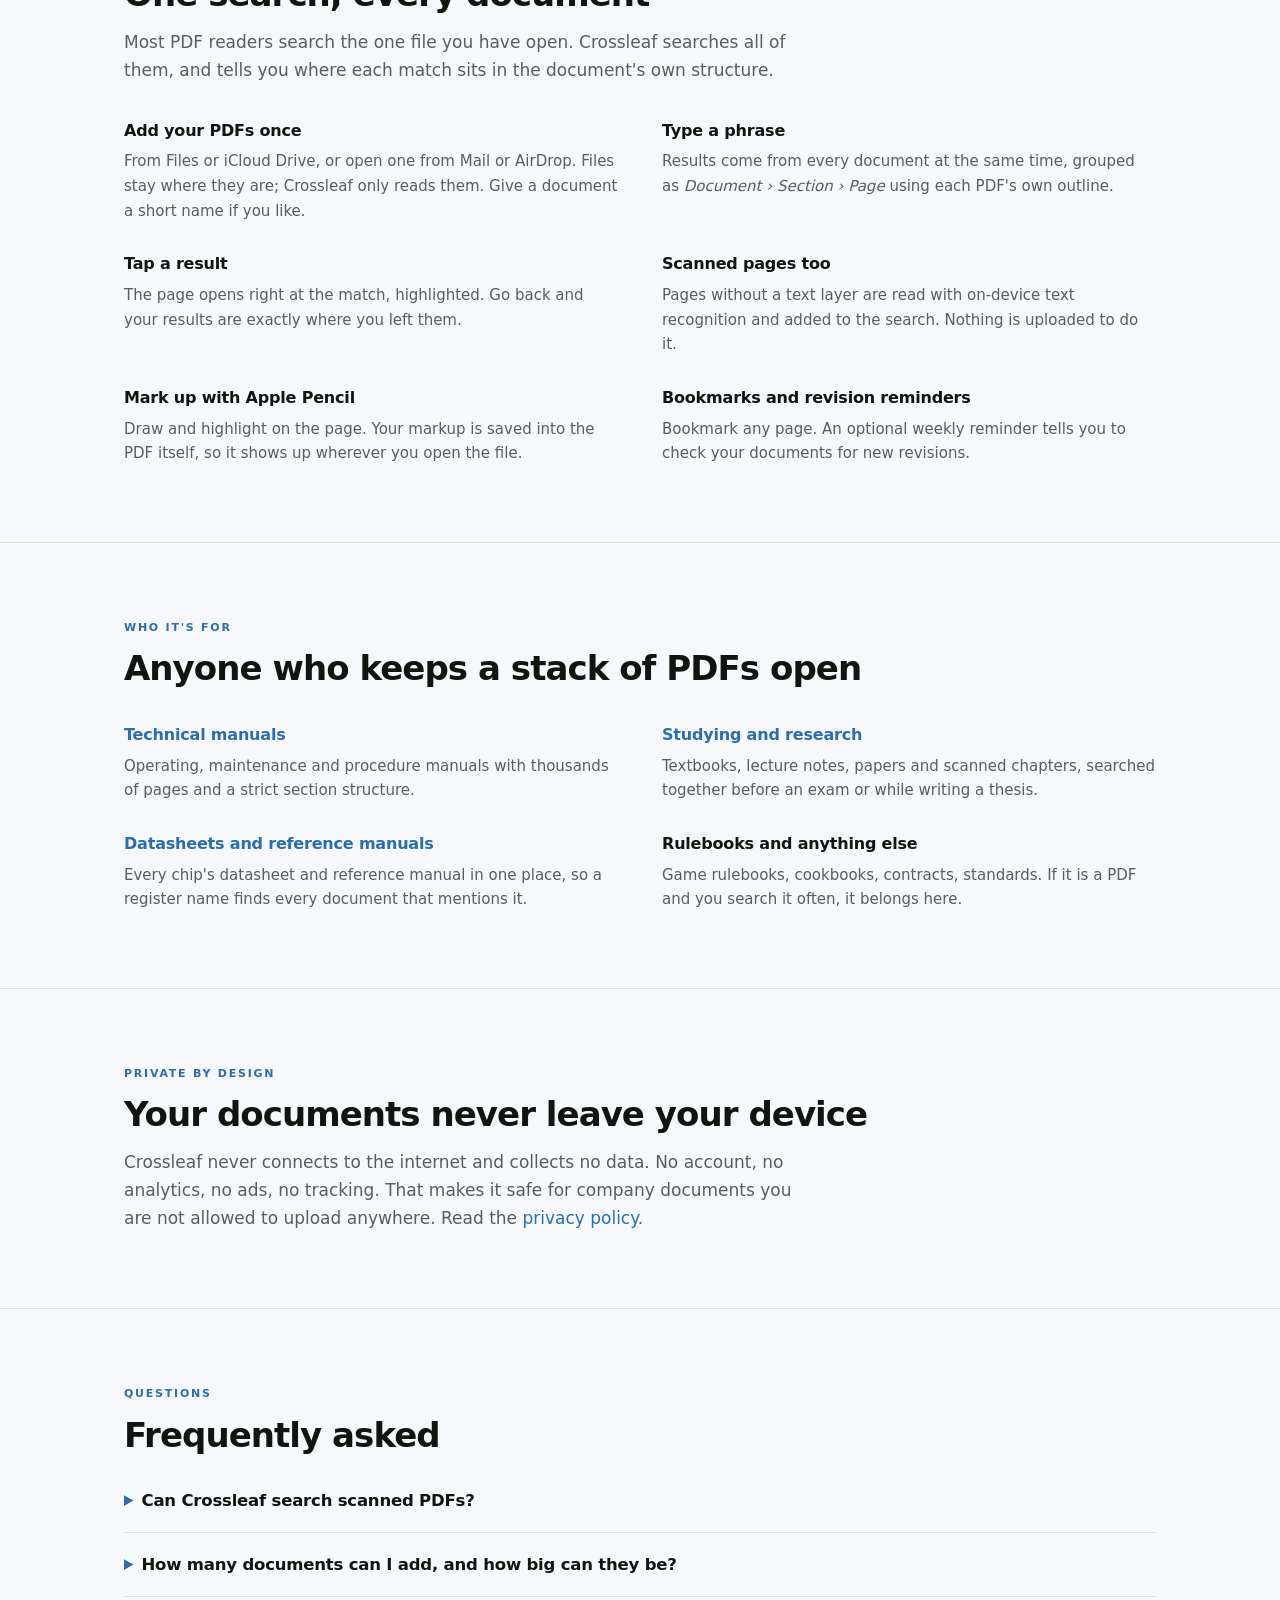
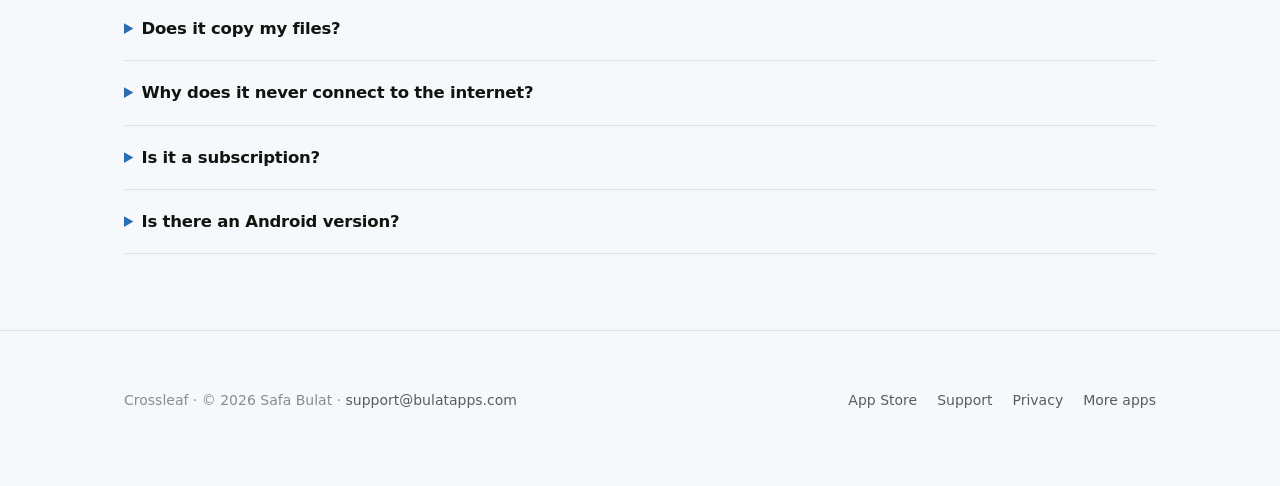
==== commit d42fcbeb: "Site: kaynaktan eşitlendi (49f8be4)" ====
--- a/index.html
+++ b/index.html
@@ -45,6 +45,7 @@
       <a href="#for">Who it's for</a>
       <a href="#faq">FAQ</a>
       <a href="support.html">Support</a>
+      <a class="hub" href="https://bulatapps.com/">bulatapps.com</a>
     </nav>
   </div>
 </header>
--- a/style.css
+++ b/style.css
@@ -222,7 +222,8 @@
     .feature { gap: 30px; }
     section { padding: 56px 0; }
     .hero { padding: 58px 0 16px; }
-    header nav { display: none; }
+    header nav a:not(.hub) { display: none; }
+    header nav a.hub { padding-left: 0; border-left: 0; }
 }
 
 /* Crossleaf: cihaz görselleri */
@@ -237,3 +238,8 @@
 .prose .note { font-size: 14px; color: var(--ink-faint); border-left: 3px solid var(--line); padding-left: 14px; }
 footer nav a { white-space: nowrap; }
 @media (max-width: 760px) { footer nav { margin-left: 0; flex-wrap: wrap; } }
+
+/* bulatapps.com — the way out to the other apps. Last in the nav, set off by a hairline, and the one
+   link that stays when the nav folds away on a phone: a visitor who came for this app is the one
+   who has not seen the others yet. */
+header nav a.hub { padding-left: 18px; border-left: 1px solid rgba(127,127,127,.35); }
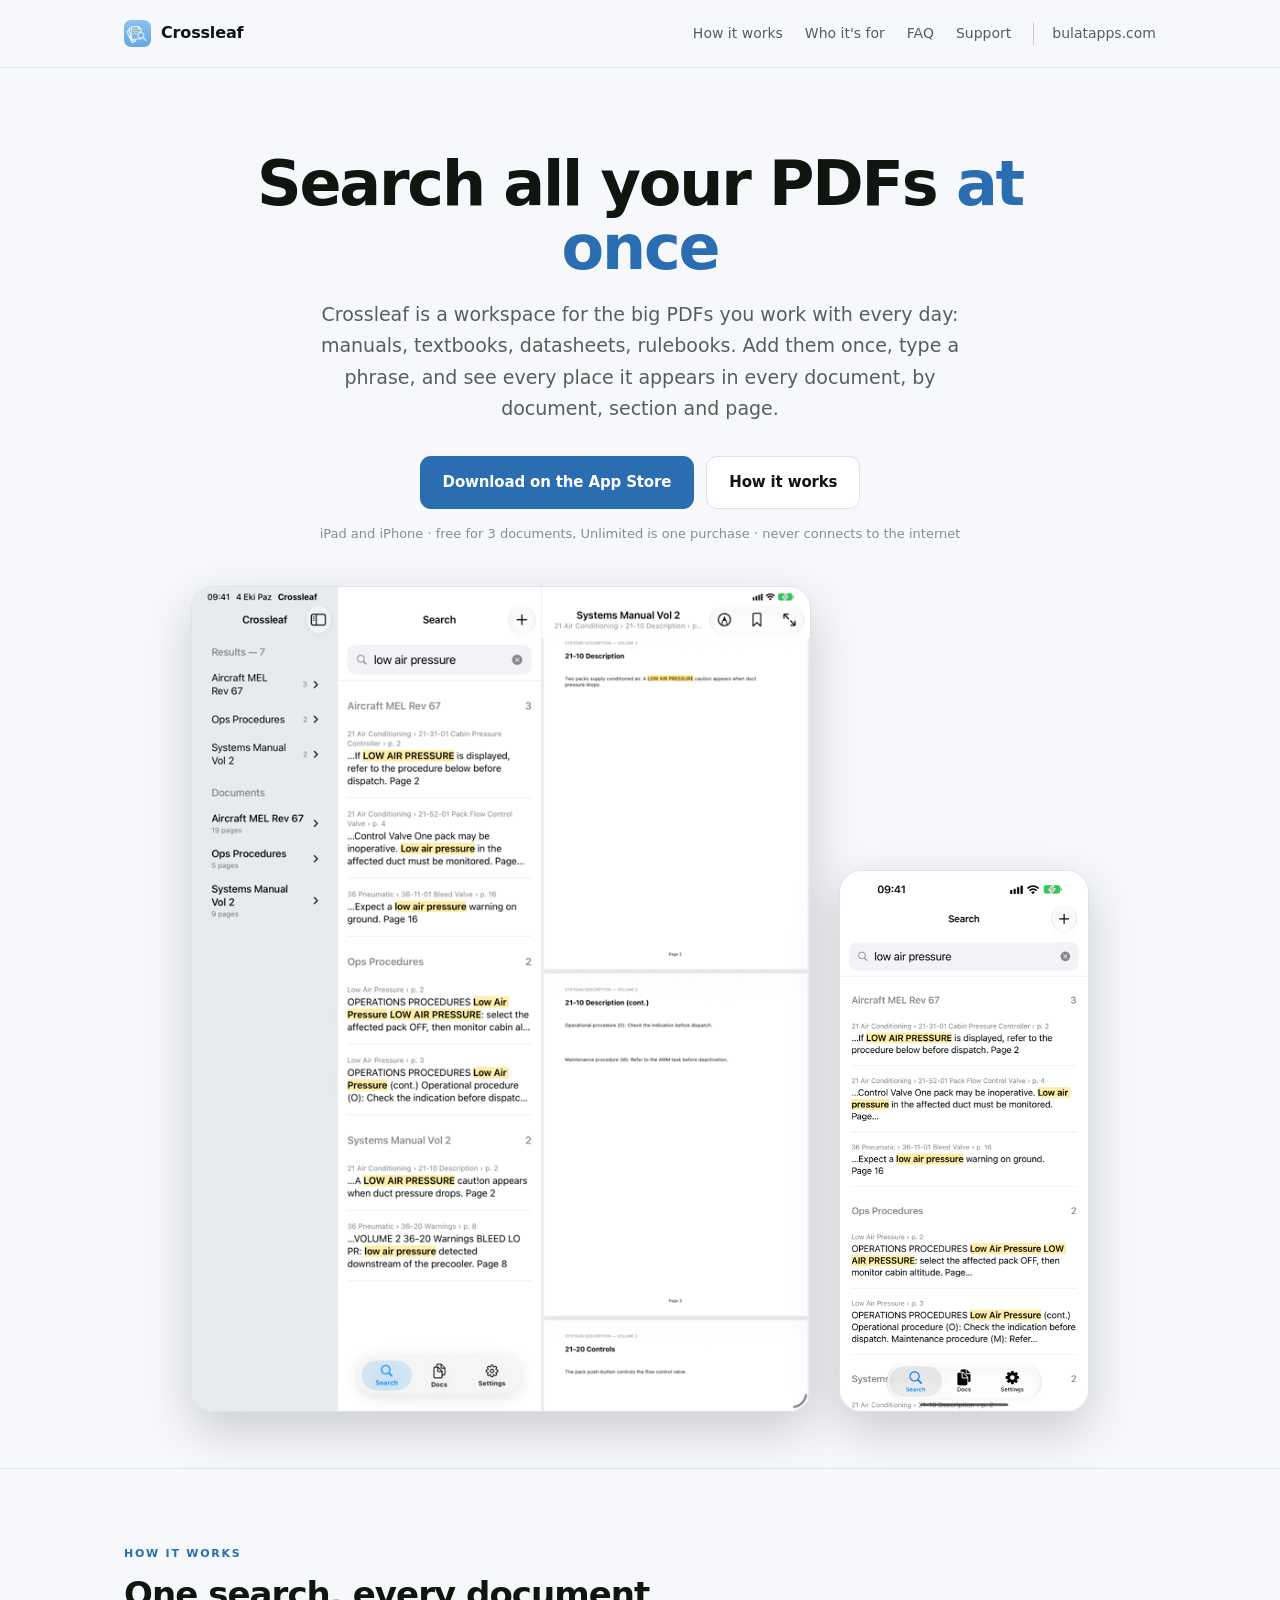
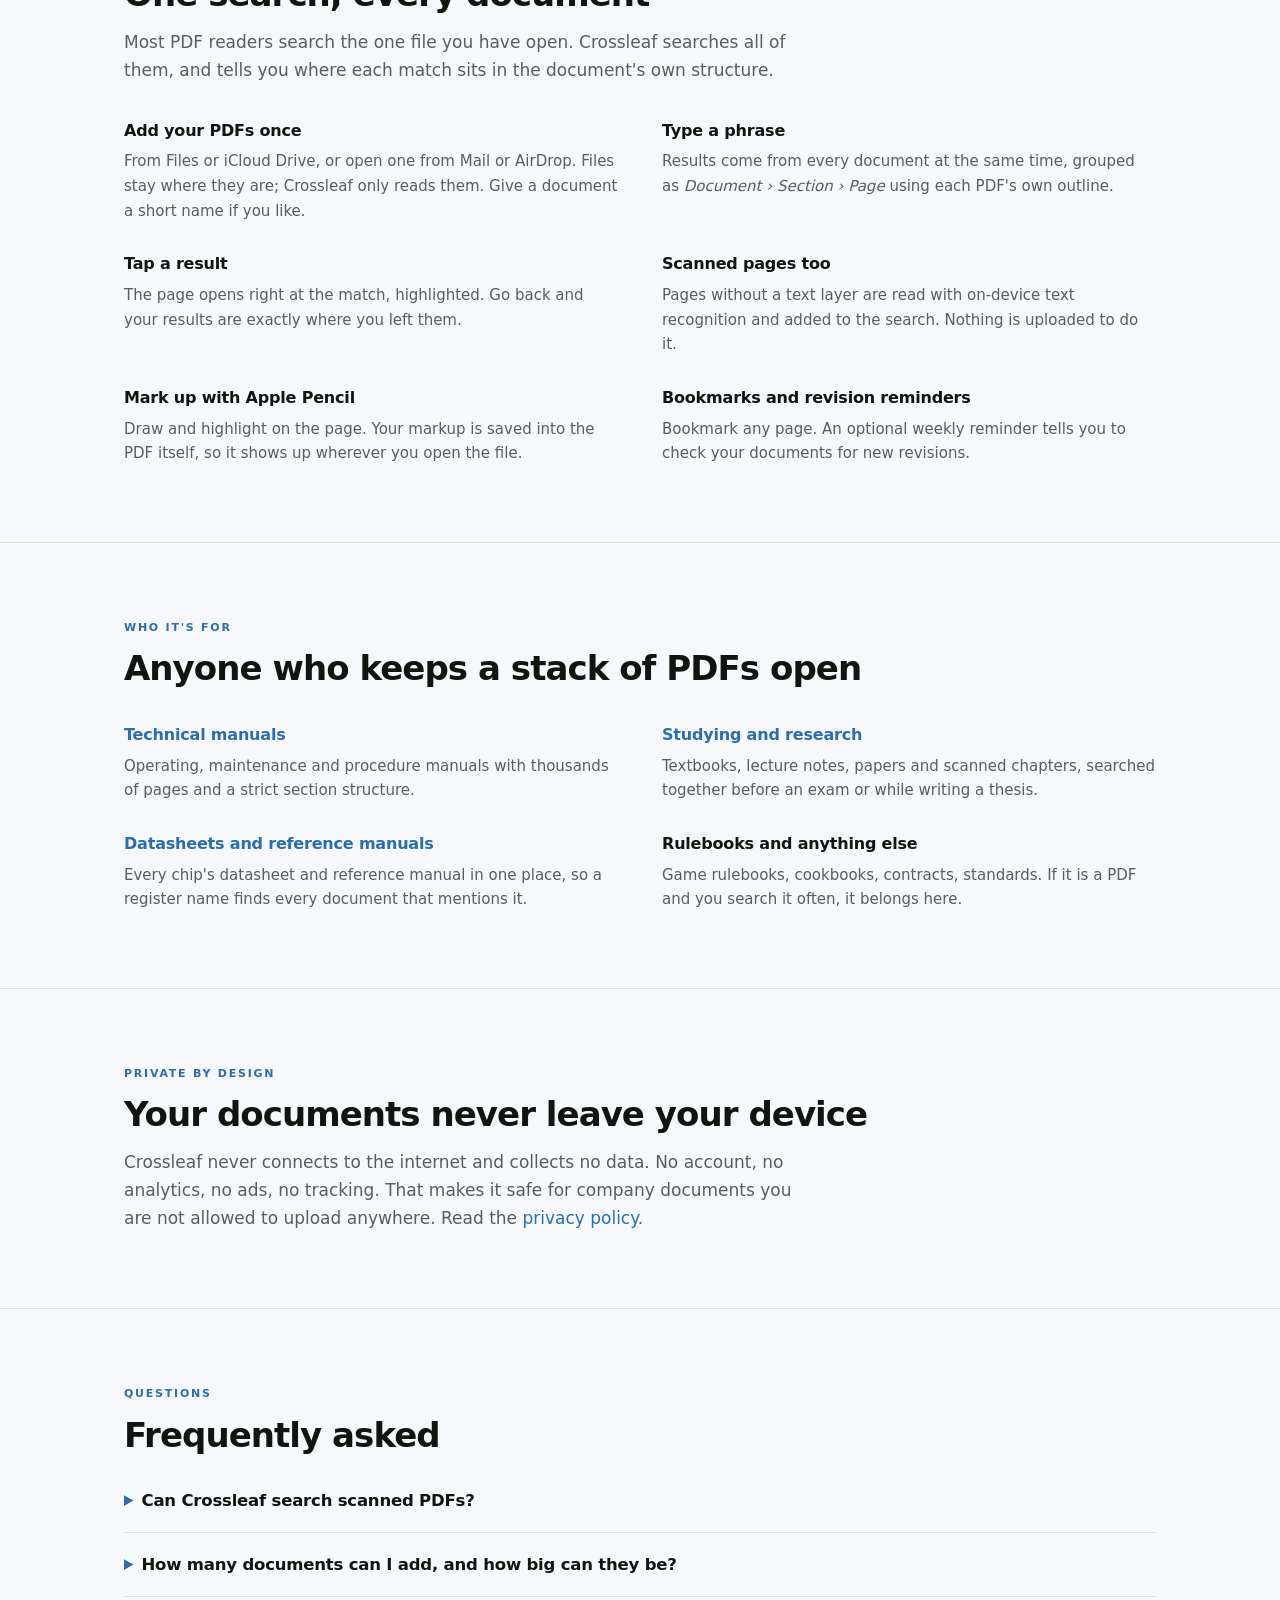
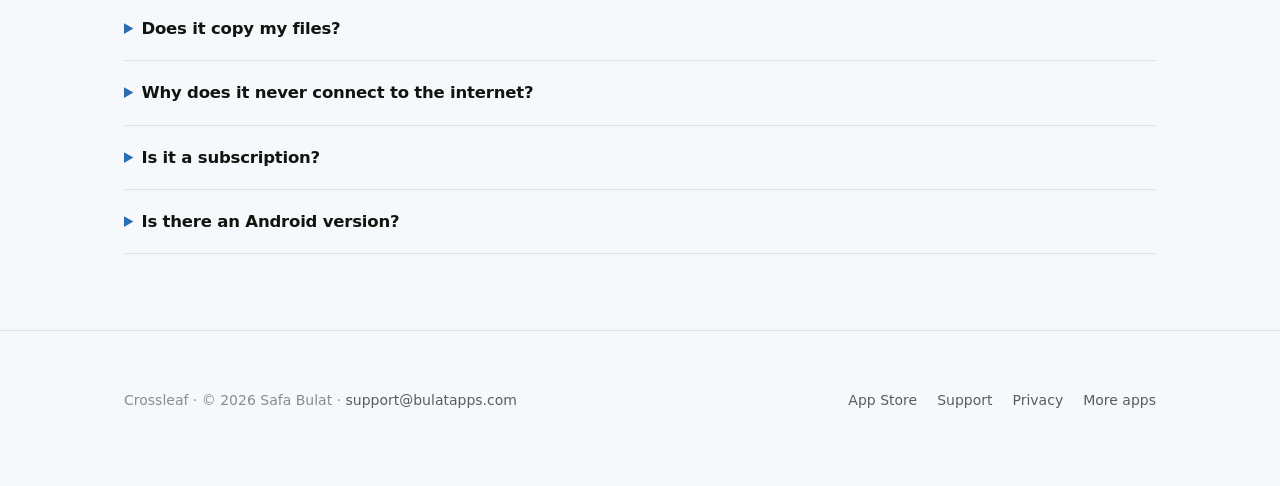
==== commit c72e1287: "Site: kaynaktan eşitlendi (c302598)" ====
--- a/index.html
+++ b/index.html
@@ -30,7 +30,8 @@
   "url": "https://crossleaf.bulatapps.com/",
   "downloadUrl": "https://apps.apple.com/app/id6819022919",
   "image": "https://crossleaf.bulatapps.com/img/og.png",
-  "offers": { "@type": "Offer", "price": "4.99", "priceCurrency": "USD" },
+  "offers": [{ "@type": "Offer", "price": "0", "priceCurrency": "USD", "description": "Free for up to 3 documents" },
+             { "@type": "Offer", "price": "9.99", "priceCurrency": "USD", "description": "Crossleaf Unlimited, one-time in-app purchase" }],
   "author": { "@type": "Person", "name": "Safa Bulat", "url": "https://bulatapps.com/" }
 }
 </script>
@@ -61,7 +62,7 @@
     <a class="btn btn-primary" href="https://apps.apple.com/app/id6819022919?ct=site-hero">Download on the App Store</a>
     <a class="btn btn-ghost" href="#how">How it works</a>
   </div>
-  <p class="cta-note">iPad and iPhone · one purchase, no subscription · never connects to the internet</p>
+  <p class="cta-note">iPad and iPhone · free for 3 documents, Unlimited is one purchase · never connects to the internet</p>
 </div>
 
 <div class="wrap devices">
@@ -119,7 +120,7 @@
     <details><summary>Why does it never connect to the internet?</summary>
       <p>Because the documents people search most are often the ones they are not allowed to share: company manuals, contracts, unpublished work. An app that makes no network requests at all cannot leak them.</p></details>
     <details><summary>Is it a subscription?</summary>
-      <p>No. You buy it once and it is yours, including future updates.</p></details>
+      <p>No. Crossleaf is free for up to 3 documents. Crossleaf Unlimited removes the limit with a single purchase, and it is yours for good, including future updates. If you bought Crossleaf before version 1.2, Unlimited is already included.</p></details>
     <details><summary>Is there an Android version?</summary>
       <p>It is in testing and will be on Google Play soon, with the same features.</p></details>
   </div>
